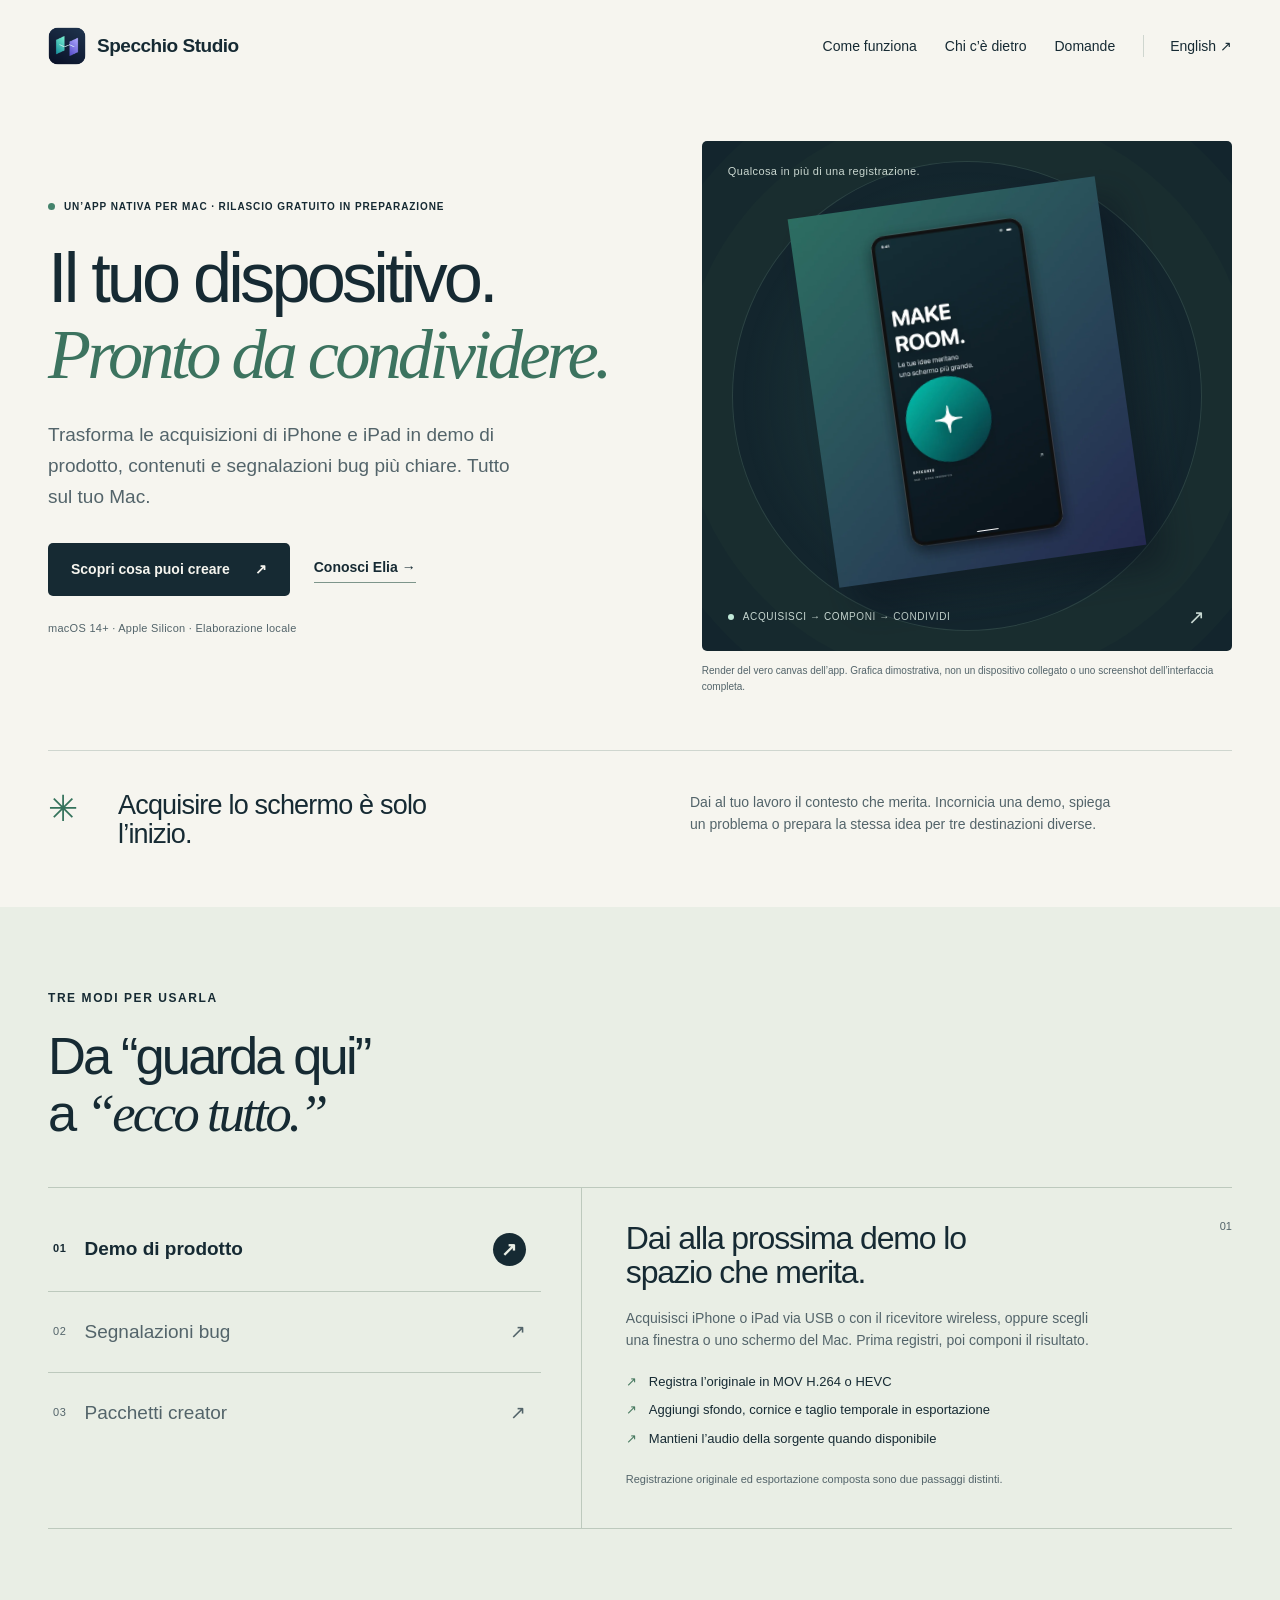
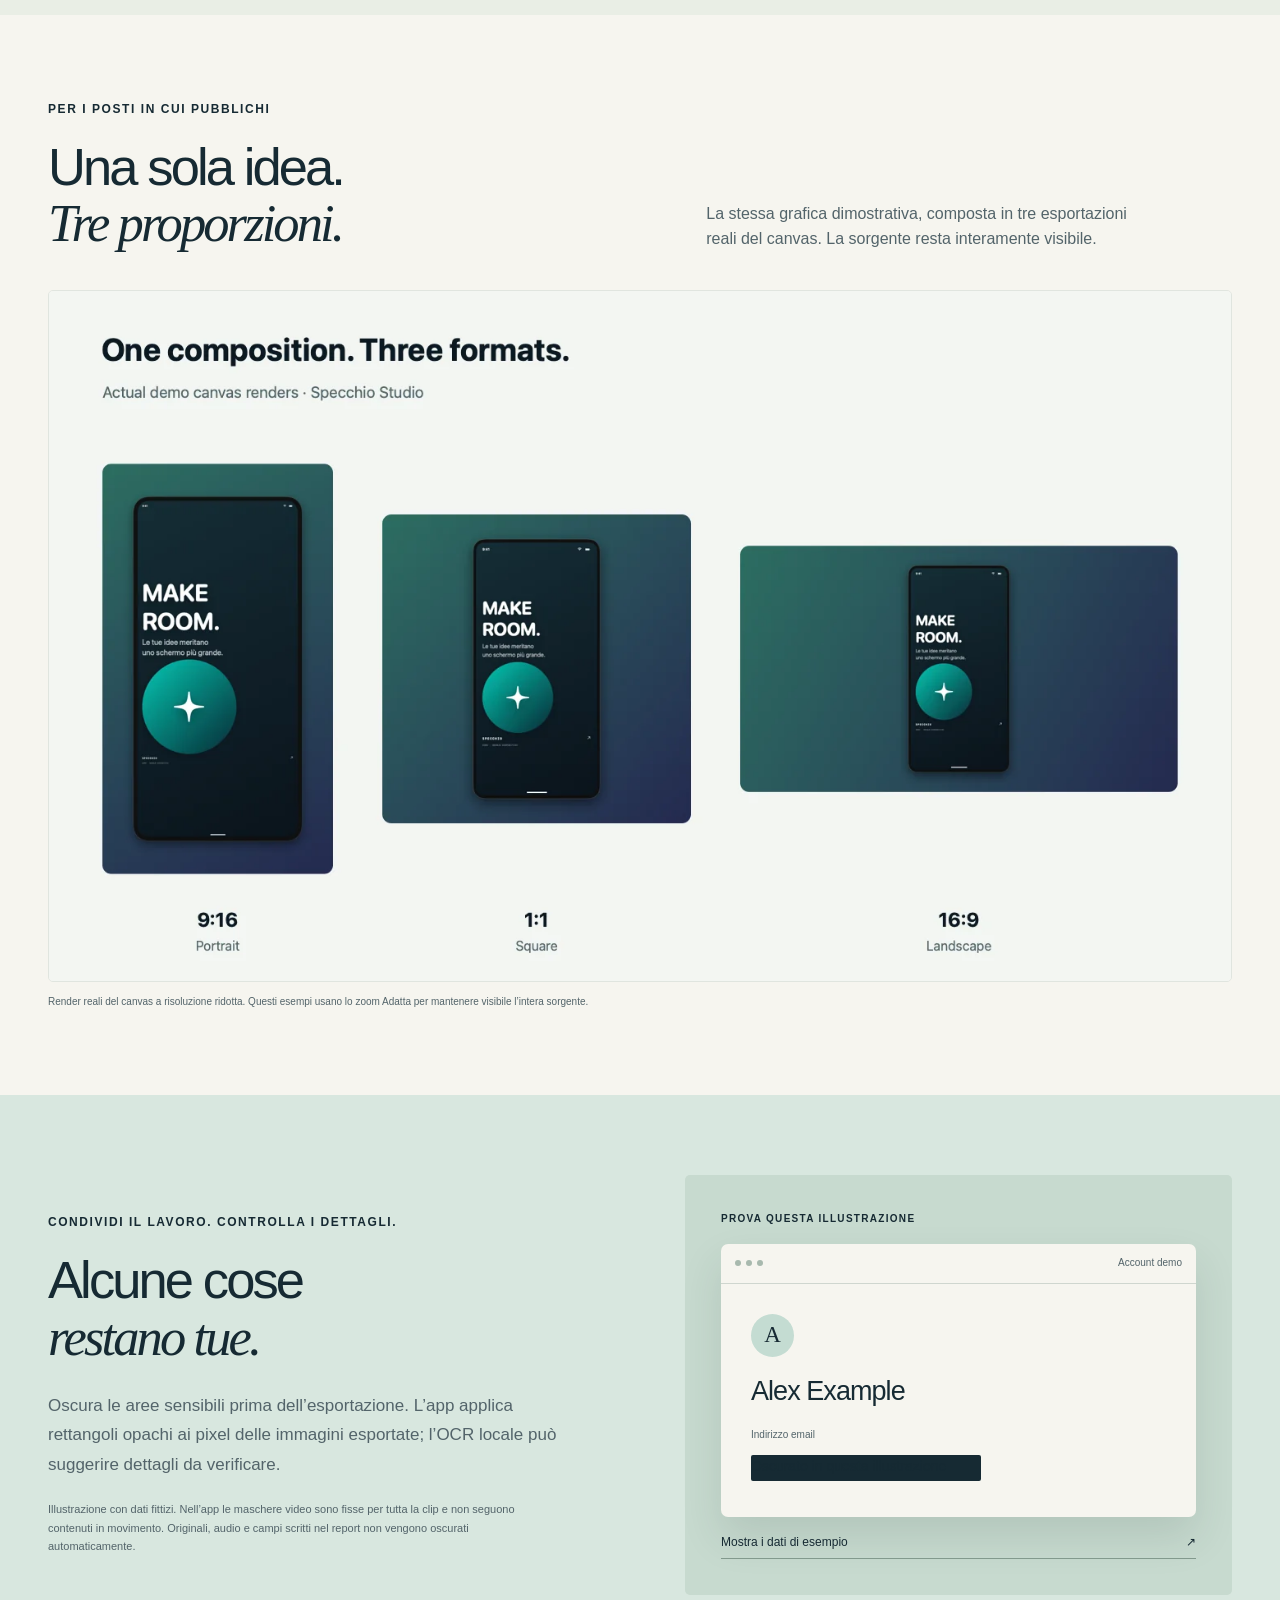
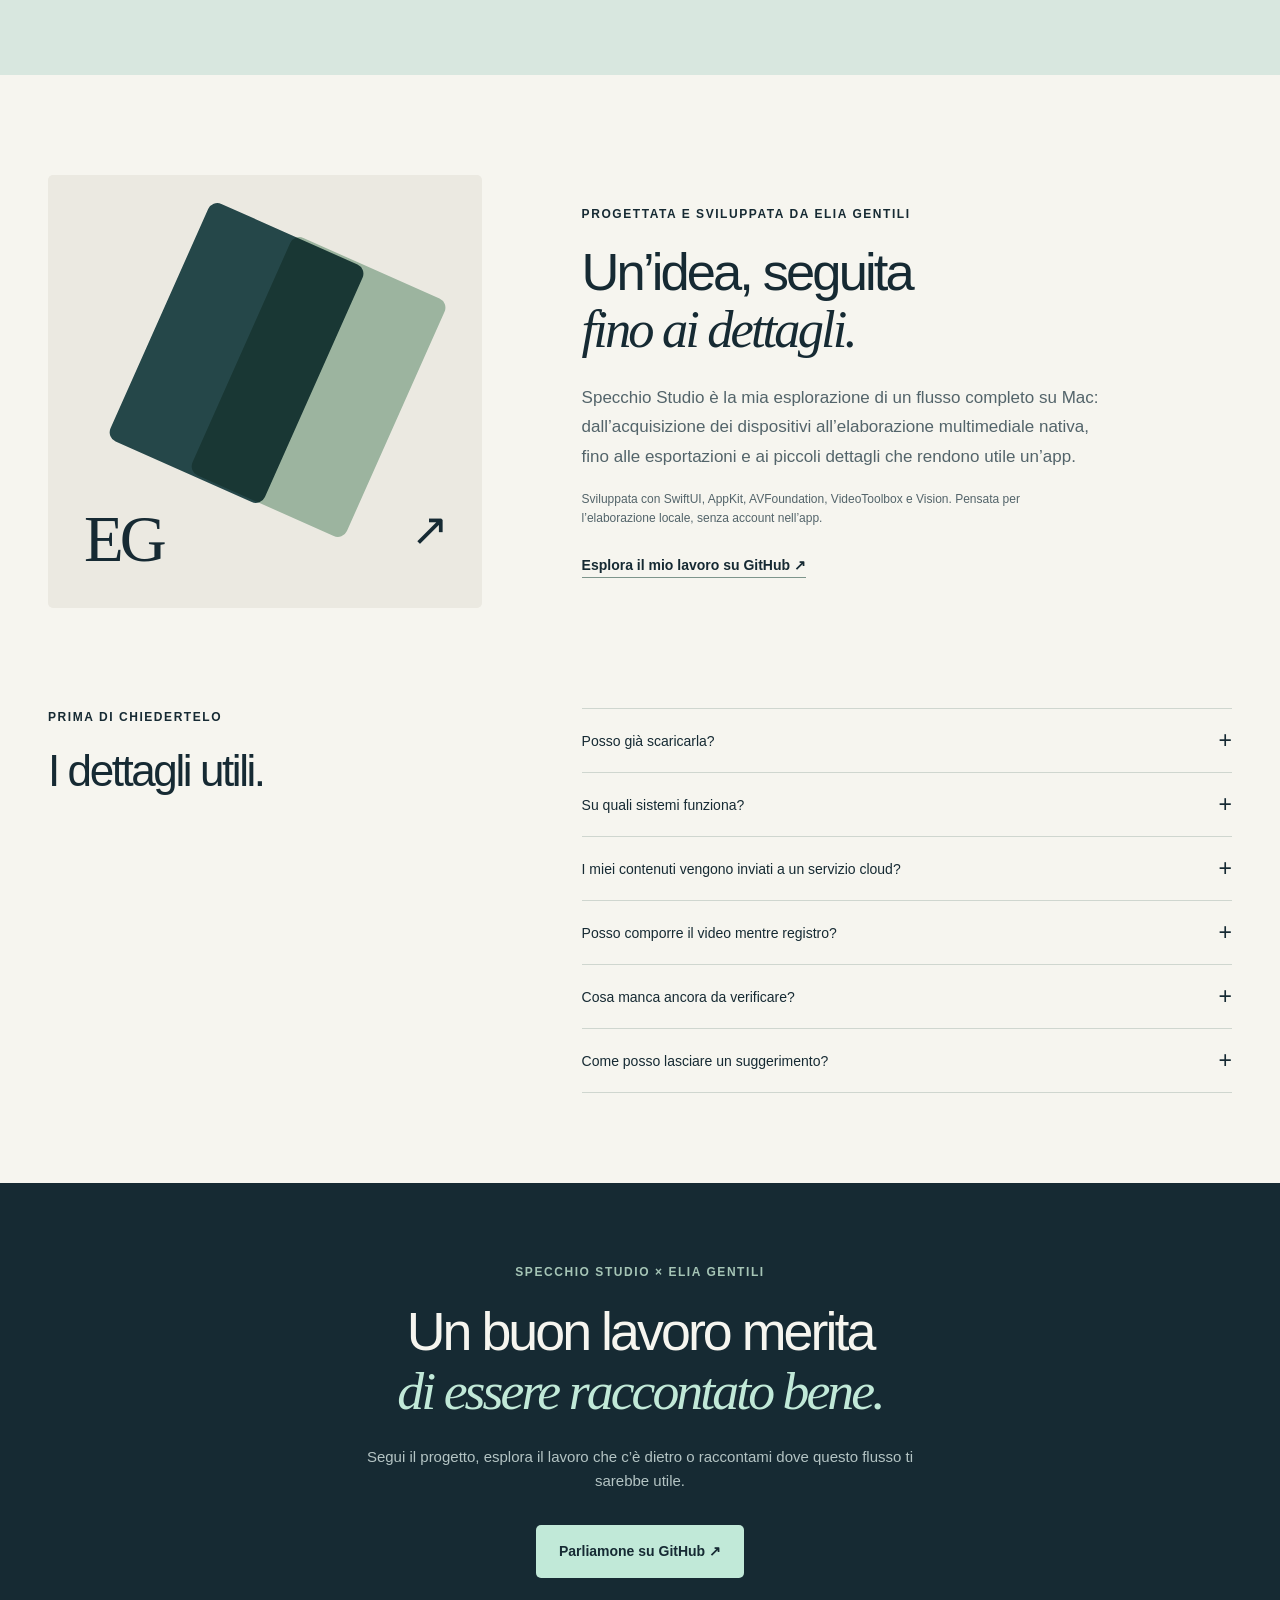
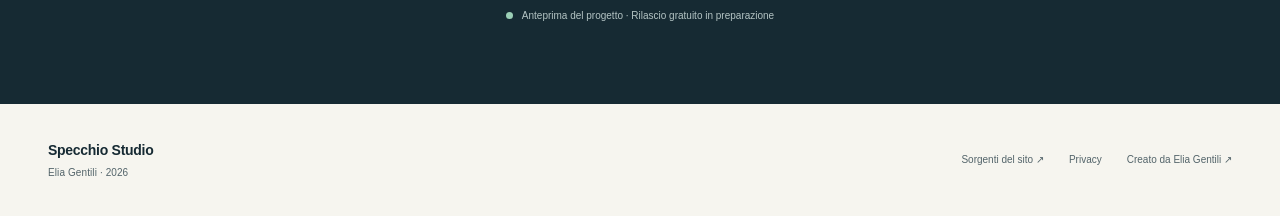
==== docs/it/index.html @ d6e0bd84 "Build bilingual product marketing and GitHub Pages preview" ====
<!doctype html>
<html lang="it" class="no-js"><head><meta charset="utf-8"><meta name="viewport" content="width=device-width, initial-scale=1">
<title>Specchio Studio — Il tuo dispositivo. Pronto da condividere.</title><meta name="description" content="Un’app Mac di Elia Gentili per demo di iPhone e iPad, segnalazioni bug annotate e pacchetti creator. Anteprima di un rilascio gratuito in preparazione.">
<meta name="theme-color" content="#f6f5ef"><meta name="color-scheme" content="light">
<link rel="canonical" href="https://eliagentili.github.io/specchio-studio-site/it/"><link rel="alternate" hreflang="en" href="https://eliagentili.github.io/specchio-studio-site/"><link rel="alternate" hreflang="it" href="https://eliagentili.github.io/specchio-studio-site/it/"><link rel="alternate" hreflang="x-default" href="https://eliagentili.github.io/specchio-studio-site/">
<meta property="og:type" content="website"><meta property="og:title" content="Specchio Studio — Il tuo dispositivo. Pronto da condividere."><meta property="og:description" content="Un’app Mac di Elia Gentili per demo di iPhone e iPad, segnalazioni bug annotate e pacchetti creator. Anteprima di un rilascio gratuito in preparazione."><meta property="og:url" content="https://eliagentili.github.io/specchio-studio-site/it/"><meta property="og:site_name" content="Specchio Studio"><meta property="og:locale" content="it_IT"><meta property="og:image" content="https://eliagentili.github.io/specchio-studio-site/assets/social-card-it.png"><meta property="og:image:width" content="1200"><meta property="og:image:height" content="630"><meta property="og:image:alt" content="Specchio Studio — Elia Gentili">
<meta name="twitter:image:alt" content="Specchio Studio — Elia Gentili"><meta name="twitter:card" content="summary_large_image"><meta name="twitter:title" content="Specchio Studio — Il tuo dispositivo. Pronto da condividere."><meta name="twitter:description" content="Un’app Mac di Elia Gentili per demo di iPhone e iPad, segnalazioni bug annotate e pacchetti creator. Anteprima di un rilascio gratuito in preparazione."><meta name="twitter:image" content="https://eliagentili.github.io/specchio-studio-site/assets/social-card-it.png">
<link rel="icon" href="../assets/favicon.svg" type="image/svg+xml"><link rel="apple-touch-icon" href="../assets/app-icon.png"><link rel="stylesheet" href="../styles.css"><script src="../site.js" defer></script><script type="application/ld+json">{"@context": "https://schema.org", "@type": "WebSite", "name": "Specchio Studio", "url": "https://eliagentili.github.io/specchio-studio-site/", "inLanguage": ["en", "it"], "description": "Un’app Mac di Elia Gentili per demo di iPhone e iPad, segnalazioni bug annotate e pacchetti creator. Anteprima di un rilascio gratuito in preparazione.", "author": {"@type": "Person", "name": "Elia Gentili", "url": "https://github.com/eliagentili"}}</script></head><body><a class="skip" href="#main">Vai al contenuto</a>
<header class="shell header"><a class="brand" href="./" aria-label="Specchio Studio"><img src="../assets/app-icon.png" width="38" height="38" alt=""><span>Specchio Studio</span></a><nav aria-label="Navigazione principale"><a href="#workflow">Come funziona</a><a href="#maker">Chi c’è dietro</a><a href="#questions">Domande</a><a class="language" href="../" lang="en" hreflang="en">English <span aria-hidden="true">↗</span></a></nav></header>
<main id="main">
<section class="shell hero"><div class="hero-copy"><p class="eyebrow status"><span></span>Un’app nativa per Mac · Rilascio gratuito in preparazione</p><h1>Il tuo dispositivo.<br><em>Pronto da condividere.</em></h1><p class="hero-intro">Trasforma le acquisizioni di iPhone e iPad in demo di prodotto, contenuti e segnalazioni bug più chiare. Tutto sul tuo Mac.</p><div class="actions"><a class="button" href="#workflow">Scopri cosa puoi creare <span aria-hidden="true">↗</span></a><a class="text-link" href="#maker">Conosci Elia <span aria-hidden="true">→</span></a></div><p class="requirements">macOS 14+ · Apple Silicon · Elaborazione locale</p></div><figure class="hero-figure"><div class="stage"><p class="stage-label">Qualcosa in più di una registrazione.</p><div class="stage-orbit" aria-hidden="true"></div><img class="hero-art" src="../assets/demo-preview.webp" width="1000" height="1200" alt="Composizione demo generata dall’app: grafica MAKE ROOM in una cornice generica su uno sfondo verde e blu." fetchpriority="high"><div class="stage-bottom"><span class="stage-dot"></span>Acquisisci → Componi → Condividi<span aria-hidden="true">↗</span></div></div><figcaption>Render del vero canvas dell’app. Grafica dimostrativa, non un dispositivo collegato o uno screenshot dell’interfaccia completa.</figcaption></figure></section>
<div class="shell bridge"><span class="asterisk" aria-hidden="true">✳</span><h2>Acquisire lo schermo è solo l’inizio.</h2><p>Dai al tuo lavoro il contesto che merita. Incornicia una demo, spiega un problema o prepara la stessa idea per tre destinazioni diverse.</p></div>
<section class="workflow-wrap" id="workflow"><div class="shell"><p class="eyebrow">Tre modi per usarla</p><h2 class="section-title">Da “guarda qui”<br>a <em>“ecco tutto.”</em></h2><div class="workflow"><div class="workflow-tabs" role="tablist" aria-label="Flussi di lavoro"><button id="tab-0" class="workflow-tab" role="tab" aria-selected="true" aria-controls="panel-0" tabindex="0" type="button"><span>01</span>Demo di prodotto<span class="tab-arrow" aria-hidden="true">↗</span></button><button id="tab-1" class="workflow-tab" role="tab" aria-selected="false" aria-controls="panel-1" tabindex="-1" type="button"><span>02</span>Segnalazioni bug<span class="tab-arrow" aria-hidden="true">↗</span></button><button id="tab-2" class="workflow-tab" role="tab" aria-selected="false" aria-controls="panel-2" tabindex="-1" type="button"><span>03</span>Pacchetti creator<span class="tab-arrow" aria-hidden="true">↗</span></button></div><div class="workflow-panels"><section id="panel-0" class="workflow-panel" role="tabpanel" aria-labelledby="tab-0" tabindex="0" ><span class="panel-number" aria-hidden="true">01</span><h3>Dai alla prossima demo lo spazio che merita.</h3><p>Acquisisci iPhone o iPad via USB o con il ricevitore wireless, oppure scegli una finestra o uno schermo del Mac. Prima registri, poi componi il risultato.</p><ul><li>Registra l’originale in MOV H.264 o HEVC</li><li>Aggiungi sfondo, cornice e taglio temporale in esportazione</li><li>Mantieni l’audio della sorgente quando disponibile</li></ul><p class="fine">Registrazione originale ed esportazione composta sono due passaggi distinti.</p></section><section id="panel-1" class="workflow-panel" role="tabpanel" aria-labelledby="tab-1" tabindex="0" hidden><span class="panel-number" aria-hidden="true">02</span><h3>Rendi il problema più facile da capire.</h3><p>Affianca passaggi, risultato atteso e comportamento osservato a uno screenshot annotato. Esporta una cartella con Markdown, JSON e immagini allegate.</p><ul><li>Annota ed estrai testo con OCR locale</li><li>Disegna maschere opache o verifica i suggerimenti OCR</li><li>Gli originali non oscurati sono esclusi per impostazione iniziale</li></ul><p class="fine">Controlla testo e allegati prima di condividerli. Il rilevamento può non individuare tutti i dati sensibili.</p></section><section id="panel-2" class="workflow-panel" role="tabpanel" aria-labelledby="tab-2" tabindex="0" hidden><span class="panel-number" aria-hidden="true">03</span><h3>Una composizione. Più posti in cui condividerla.</h3><p>Prepara insieme contenuti verticali, quadrati e orizzontali, con copertina e riepilogo dei file. Salva uno stile per dare continuità alle esportazioni successive.</p><ul><li>Pacchetti di immagini o video in 9:16, 1:1 e 16:9</li><li>Una copertina con titolo facoltativo</li><li>Sfondi, cornici e orientamento riutilizzabili</li></ul><p class="fine">Preset video: 1080 × 1920, 1080 × 1080 e 1920 × 1080.</p></section></div></div></div></section>
<section class="shell formats"><div class="split-heading"><div><p class="eyebrow">Per i posti in cui pubblichi</p><h2 class="section-title">Una sola idea.<br><em>Tre proporzioni.</em></h2></div><p>La stessa grafica dimostrativa, composta in tre esportazioni reali del canvas. La sorgente resta interamente visibile.</p></div><figure><img src="../assets/formats-proof.webp" width="1440" height="840" alt="Tre render reali del canvas della stessa demo nei formati verticale 9:16, quadrato 1:1 e orizzontale 16:9." loading="lazy"><figcaption>Render reali del canvas a risoluzione ridotta. Questi esempi usano lo zoom Adatta per mantenere visibile l’intera sorgente.</figcaption></figure></section>
<section class="privacy-wrap"><div class="shell privacy-grid"><div><p class="eyebrow">Condividi il lavoro. Controlla i dettagli.</p><h2 class="section-title">Alcune cose<br><em>restano tue.</em></h2><p class="section-body">Oscura le aree sensibili prima dell’esportazione. L’app applica rettangoli opachi ai pixel delle immagini esportate; l’OCR locale può suggerire dettagli da verificare.</p><p class="fine">Illustrazione con dati fittizi. Nell’app le maschere video sono fisse per tutta la clip e non seguono contenuti in movimento. Originali, audio e campi scritti nel report non vengono oscurati automaticamente.</p></div><div class="privacy-example"><p class="eyebrow">Prova questa illustrazione</p><div class="sample-card"><div class="sample-bar"><span></span><span></span><span></span><span class="sample-title">Account demo</span></div><div class="sample-content"><span class="avatar" aria-hidden="true">A</span><h3>Alex Example</h3><p>Indirizzo email</p><div class="sample-value" aria-live="polite"><span class="mask-placeholder">Oscurato in questa illustrazione</span><span class="example-email" hidden>demo@example.invalid</span></div></div></div><button class="mask-toggle" type="button" aria-pressed="false" data-show="Mostra i dati di esempio" data-hide="Nascondi i dati di esempio">Mostra i dati di esempio <span aria-hidden="true">↗</span></button></div></div></section>
<section class="shell maker" id="maker"><div class="maker-mark" aria-hidden="true"><div class="mirror-one"></div><div class="mirror-two"></div><span>EG<span>↗</span></span></div><div><p class="eyebrow">Progettata e sviluppata da Elia Gentili</p><h2 class="section-title">Un’idea, seguita<br><em>fino ai dettagli.</em></h2><p class="section-body">Specchio Studio è la mia esplorazione di un flusso completo su Mac: dall’acquisizione dei dispositivi all’elaborazione multimediale nativa, fino alle esportazioni e ai piccoli dettagli che rendono utile un’app.</p><p class="maker-stack">Sviluppata con SwiftUI, AppKit, AVFoundation, VideoToolbox e Vision. Pensata per l’elaborazione locale, senza account nell’app.</p><a class="text-link" href="https://github.com/eliagentili">Esplora il mio lavoro su GitHub ↗</a></div></section>
<section class="shell questions" id="questions"><div><p class="eyebrow">Prima di chiedertelo</p><h2 class="section-title">I dettagli utili.</h2></div><div class="faq-list"><details><summary>Posso già scaricarla?<span aria-hidden="true">+</span></summary><p>Questa è un’anteprima. È in preparazione un rilascio gratuito; il download pubblico dell’app non è ancora disponibile. Sono in corso la revisione del rilascio e altre prove su dispositivi fisici.</p></details><details><summary>Su quali sistemi funziona?<span aria-hidden="true">+</span></summary><p>Il target attuale è macOS 14 o successivo su Apple Silicon. L’app acquisisce sorgenti iPhone, iPad e Mac. Non ci sono versioni per Windows o Linux. L’interfaccia attuale dell’app è in italiano.</p></details><details><summary>I miei contenuti vengono inviati a un servizio cloud?<span aria-hidden="true">+</span></summary><p>Acquisizione, OCR e composizione avvengono localmente sul Mac, senza account nell’app. Questo sito non ha analytics, pubblicità, font remoti o contenuti incorporati di terzi. GitHub lo ospita e gestisce i normali dati delle richieste.</p></details><details><summary>Posso comporre il video mentre registro?<span aria-hidden="true">+</span></summary><p>L’app registra prima la sorgente. Poi apri lo strumento di composizione video per aggiungere cornici, sfondi, taglio e maschere privacy fisse. I video composti vengono esportati in H.264.</p></details><details><summary>Cosa manca ancora da verificare?<span aria-hidden="true">+</span></summary><p>Restano altre prove con dispositivi fisici, sessioni lunghe e primo avvio su un altro Mac. La build locale attuale non è notarizzata. Prima del rilascio dell’app vanno inoltre completate le verifiche su provenienza di codice e risorse, disponibilità del nome e diritti di distribuzione.</p></details><details><summary>Come posso lasciare un suggerimento?<span aria-hidden="true">+</span></summary><p>Usa il repository pubblico del sito per suggerimenti sul progetto e sulla sua presentazione. Non inserire dati personali o registrazioni private in una issue pubblica.</p></details></div></section>
<section class="closing"><div class="shell"><p class="eyebrow">Specchio Studio × Elia Gentili</p><h2 class="section-title">Un buon lavoro merita<br><em>di essere raccontato bene.</em></h2><p>Segui il progetto, esplora il lavoro che c’è dietro o raccontami dove questo flusso ti sarebbe utile.</p><a class="button light" href="https://github.com/eliagentili/specchio-studio-site/issues">Parliamone su GitHub ↗</a><p class="closing-status"><span></span>Anteprima del progetto · Rilascio gratuito in preparazione</p></div></section></main><footer class="shell footer"><a class="wordmark" href="./">Specchio Studio<span class="footer-by">Elia Gentili · 2026</span></a><div><a href="https://github.com/eliagentili/specchio-studio-site">Sorgenti del sito ↗</a><a href="privacy.html">Privacy</a><a href="https://github.com/eliagentili">Creato da Elia Gentili ↗</a></div></footer></body></html>
---- docs/styles.css ----
:root{--paper:#f6f5ef;--ink:#162a33;--muted:#53646a;--mint:#c1e9d8;--line:#cfd6cf;--serif:Georgia,'Times New Roman',serif;--sans:-apple-system,BlinkMacSystemFont,'Segoe UI',sans-serif}*{box-sizing:border-box}html{scroll-behavior:smooth;scroll-padding-top:32px}body{margin:0;background:var(--paper);color:var(--ink);font-family:var(--sans);font-size:16px;line-height:1.6;-webkit-font-smoothing:antialiased}a{color:inherit;text-underline-offset:5px}button{font:inherit;cursor:pointer}a,button,summary{-webkit-tap-highlight-color:transparent}a:focus-visible,button:focus-visible,summary:focus-visible,[tabindex]:focus-visible{outline:3px solid #417e69;outline-offset:6px}button[hidden],[hidden]{display:none!important}img{max-width:100%;height:auto;display:block}figure,p,h1,h2,h3{margin:0}em{font-family:var(--serif);font-weight:400}h1,h2,h3{line-height:1.08;font-weight:500;letter-spacing:-.055em}h1{font-size:clamp(54px,5.5vw,82px)}h1 em{color:#3c735f}h3{font-size:32px;letter-spacing:-.035em}.shell{width:min(1256px,calc(100% - 96px));margin-inline:auto}.header{display:flex;align-items:center;justify-content:space-between;gap:30px;padding-block:27px}.brand{display:flex;align-items:center;gap:11px;font-weight:650;letter-spacing:-.025em;text-decoration:none;font-size:19px}.brand img{border-radius:10px}.header nav{display:flex;gap:28px;align-items:center}.header nav a{font-size:14px;text-decoration:none}.header nav a:hover{text-decoration:underline}.language{border-left:1px solid var(--line);padding-left:26px}.skip{position:absolute;top:-100px;left:20px;z-index:20;background:var(--ink);color:white;padding:12px 20px}.skip:focus{top:12px}.hero{display:grid;grid-template-columns:1.12fr 1fr;gap:60px;padding-top:49px;padding-bottom:55px;align-items:center}.eyebrow{font-size:12px;text-transform:uppercase;letter-spacing:.13em;line-height:1.5;font-weight:600}.status{display:flex;gap:9px;align-items:center;font-size:10px;letter-spacing:.09em;margin-bottom:26px}.status span,.closing-status span{width:7px;height:7px;flex-shrink:0;background:#44836c;border-radius:100%}.hero-intro{font-size:19px;line-height:1.65;max-width:490px;color:var(--muted);margin-top:27px}.actions{display:flex;gap:24px;align-items:center;flex-wrap:wrap;margin-top:30px}.button{display:inline-flex;align-items:center;gap:25px;background:var(--ink);color:var(--paper);padding:16px 23px;border-radius:5px;text-decoration:none;font-size:14px;font-weight:600;line-height:1.5;transition:transform .2s,background .2s}.button:hover{background:#2c4b51;transform:translateY(-2px)}.text-link{font-size:14px;font-weight:600;text-decoration:none;border-bottom:1px solid #7d958b;padding-bottom:4px}.text-link:hover{border-color:var(--ink)}.requirements{margin-top:24px;font-size:11px;letter-spacing:.025em;color:var(--muted)}.stage{position:relative;isolation:isolate;overflow:hidden;background:#13252d;border-radius:5px;padding:22px 26px 18px;min-height:510px;display:flex;flex-direction:column}.stage-label{color:#c9d6cf;font-size:11px;letter-spacing:.035em;z-index:2}.hero-art{width:310px;height:372px;object-fit:contain;align-self:center;transform:rotate(-8deg);margin:15px 0 24px;z-index:2;filter:drop-shadow(18px 23px 16px #08111b70)}.stage-orbit{width:470px;height:470px;border:1px solid #44605880;border-radius:50%;position:absolute;left:50%;top:50%;transform:translate(-50%,-50%);z-index:-1;box-shadow:0 0 0 52px #29463b25,0 0 0 104px #29463b20;background:radial-gradient(circle,#34625870,transparent 68%)}.stage-bottom{display:flex;align-items:center;gap:9px;color:#c8d8d2;letter-spacing:.06em;text-transform:uppercase;font-size:10px;margin-top:auto}.stage-bottom>span:last-child{margin-left:auto;font-size:20px}.stage-dot{width:6px;height:6px;background:var(--mint);border-radius:50%}figcaption{font-size:10px;line-height:1.6;color:var(--muted);margin-top:12px;max-width:600px}.bridge{padding:40px 0 58px;border-top:1px solid var(--line);display:grid;grid-template-columns:40px 1fr 1fr;gap:30px;align-items:start}.asterisk{font-size:36px;line-height:1;color:#35735c}.bridge h2{font-size:27px;letter-spacing:-.03em;max-width:360px}.bridge p{font-size:14px;color:var(--muted);max-width:425px}.workflow-wrap{background:#e9eee5;padding-block:82px 86px}.section-title{font-size:clamp(38px,4.1vw,61px);margin-top:21px}.workflow{display:grid;grid-template-columns:.9fr 1.1fr;margin-top:45px;border-top:1px solid #bdc9bd;border-bottom:1px solid #bdc9bd}.workflow-tabs{padding:20px 40px 20px 0}.workflow-tab{border:0;border-bottom:1px solid #bdc9bd;background:transparent;width:100%;padding:25px 15px 25px 5px;text-align:left;display:flex;align-items:center;gap:18px;color:var(--muted);font-size:19px}.workflow-tab:last-child{border-bottom:0}.workflow-tab>span:first-child{font-size:11px;font-variant-numeric:tabular-nums;letter-spacing:.06em}.tab-arrow{margin-left:auto}.workflow-tab[aria-selected=true]{color:var(--ink);font-weight:600}.workflow-tab[aria-selected=true] .tab-arrow{background:var(--ink);color:#e9eee5;width:33px;height:33px;text-align:center;border-radius:50%;line-height:33px}.workflow-panels{border-left:1px solid #bdc9bd;padding:33px 0 32px 44px;min-height:340px;position:relative}.workflow-panel{max-width:580px}.workflow-panel h3{max-width:450px;padding-right:35px}.workflow-panel p{font-size:14px;margin-top:17px;color:var(--muted);max-width:480px}.workflow-panel ul{list-style:none;padding:0;margin:20px 0;font-size:13px}.workflow-panel li{position:relative;padding-left:23px;margin-bottom:8px}.workflow-panel li:before{content:'↗';position:absolute;left:0;color:#47785f}.fine{font-size:11px!important;line-height:1.7!important;color:var(--muted)}.panel-number{position:absolute;right:0;top:30px;font-size:11px;color:var(--muted)}.formats{padding-block:85px}.split-heading{display:grid;grid-template-columns:1.1fr 1fr;align-items:end;gap:80px}.split-heading>p{font-size:16px;color:var(--muted);max-width:430px}.formats figure{margin-top:38px}.formats figure img{width:100%;border:1px solid #e0e5df;border-radius:5px}.privacy-wrap{background:#d8e7df;padding-block:80px}.privacy-grid{display:grid;grid-template-columns:1fr 1fr;gap:90px;align-items:center}.section-body{font-size:17px;line-height:1.75;color:var(--muted);margin-top:25px;max-width:535px}.privacy-grid .fine{margin-top:20px;max-width:505px}.privacy-example{padding:36px;background:#c7dacf;border-radius:5px}.privacy-example>.eyebrow{font-size:10px;margin-bottom:18px}.sample-card{background:var(--paper);box-shadow:0 20px 40px #243d3420;border-radius:7px;overflow:hidden}.sample-bar{height:40px;border-bottom:1px solid var(--line);display:flex;align-items:center;gap:5px;padding:0 14px}.sample-bar>span:not(.sample-title){width:6px;height:6px;background:#a8b9ae;border-radius:100%}.sample-title{margin-left:auto;font-size:10px;color:var(--muted)}.sample-content{padding:30px}.avatar{display:grid;place-items:center;width:43px;height:43px;background:#c4dcd2;border-radius:50%;margin-bottom:20px;font-family:var(--serif);font-size:23px}.sample-content h3{font-size:27px}.sample-content p{font-size:10px;color:var(--muted);margin-top:21px}.sample-value{height:38px;margin-top:6px;font-size:14px;display:flex;align-items:center}.mask-placeholder{background:var(--ink);color:var(--ink);display:block;width:100%;max-width:230px;height:26px;border-radius:2px;overflow:hidden;user-select:none}.mask-toggle{background:transparent;border:0;border-bottom:1px solid #82998d;display:flex;align-items:center;justify-content:space-between;gap:12px;font-size:12px;padding:16px 0 6px;width:100%;color:var(--ink)}.maker{display:grid;grid-template-columns:.8fr 1.2fr;gap:100px;align-items:center;padding-block:100px}.maker-mark{background:#ebe9e1;position:relative;aspect-ratio:1;border-radius:5px;overflow:hidden;display:flex;align-items:end;padding:36px}.mirror-one,.mirror-two{position:absolute;width:39%;height:60%;transform:rotate(24deg);top:11%;left:24%;background:#254749;border-radius:10px}.mirror-two{left:43%;top:19%;background:#a9c5b4;mix-blend-mode:multiply}.maker-mark>span{font-family:var(--serif);font-size:65px;letter-spacing:-.06em;line-height:1;width:100%;display:flex;justify-content:space-between}.maker-mark>span>span{font-family:var(--sans);font-size:45px}.maker-stack{font-size:12px;color:var(--muted);margin:18px 0 24px;max-width:500px}.questions{display:grid;grid-template-columns:.8fr 1.2fr;gap:100px;padding-block:0 90px}.questions .section-title{font-size:44px}.faq-list details{border-top:1px solid var(--line)}.faq-list details:last-child{border-bottom:1px solid var(--line)}summary{list-style:none;cursor:pointer;display:flex;align-items:center;justify-content:space-between;gap:20px;padding:20px 0;font-size:14px;font-weight:500}summary::-webkit-details-marker{display:none}summary span{font-size:23px;font-weight:300;line-height:1}details[open] summary span{transform:rotate(45deg)}details p{font-size:13px;color:var(--muted);padding:0 28px 22px 0;max-width:550px}.closing{background:var(--ink);color:var(--paper);padding-block:80px;text-align:center}.closing .eyebrow{color:#a5c5b6}.closing .section-title{font-size:clamp(36px,4.2vw,61px)}.closing .section-title em{color:var(--mint)}.closing p:not(.eyebrow){font-size:15px;color:#b4c4c4;max-width:560px;margin:25px auto}.button.light{background:var(--mint);color:var(--ink);margin-top:7px}.button.light:hover{background:#d6f1e4}.closing p.closing-status{font-size:10px;display:flex;align-items:center;justify-content:center;gap:9px;margin-bottom:0;margin-top:30px}.closing-status span{background:#9bcfb6}.footer{display:flex;justify-content:space-between;align-items:center;gap:30px;padding-block:35px}.footer .wordmark{font-size:14px;text-decoration:none;font-weight:600;letter-spacing:-.02em}.footer-by{display:block;font-size:10px;font-weight:400;letter-spacing:.01em;color:var(--muted);margin-top:4px}.footer>div{display:flex;gap:25px;flex-wrap:wrap}.footer>div a{font-size:10px;text-decoration:none;color:var(--muted)}.footer>div a:hover{text-decoration:underline}.prose{max-width:800px;padding-block:80px 100px;min-height:70vh}.prose h1{font-size:clamp(45px,6vw,70px);margin-block:22px 40px}.prose p:not(.eyebrow){margin-bottom:25px;color:var(--muted)}.prose .button{margin-top:15px}@media(min-width:1500px){.hero{padding-top:70px;padding-bottom:75px}.stage{min-height:570px}.hero-art{width:345px;height:414px;margin-top:22px}}@media(max-width:1100px){.shell{width:calc(100% - 64px)}.hero{gap:35px;grid-template-columns:1.1fr 1fr}.stage{min-height:465px;padding-inline:20px}.hero-art{width:270px;height:324px}.hero-intro{font-size:17px}.actions{gap:18px}.button{padding:14px 18px;gap:13px}.privacy-grid{gap:50px}.privacy-example{padding:26px}.maker,.questions{gap:65px}.header nav{gap:18px}}@media(max-width:800px){.shell{width:calc(100% - 40px)}.header{padding-block:20px}.brand{font-size:16px}.brand img{width:32px;height:32px}.header nav{gap:18px}.header nav a:not(.language){display:none}.language{border-left:0;padding-left:0}.hero{grid-template-columns:1fr;padding-top:33px;gap:35px;padding-bottom:35px}.hero-copy{max-width:610px}.hero h1{font-size:clamp(50px,8.4vw,70px)}.hero-intro{font-size:18px;max-width:540px}.status{font-size:9px}.requirements{font-size:10px}.hero-figure{max-width:580px;width:100%;margin-inline:auto}.stage{min-height:460px}.hero-art{width:285px;height:342px;margin-block:9px 17px}.bridge{grid-template-columns:30px 1fr;gap:20px;padding-block:30px 40px}.bridge p{grid-column:2;max-width:560px}.bridge h2{max-width:none;font-size:25px}.asterisk{font-size:29px}.workflow-wrap{padding-block:55px}.section-title{font-size:clamp(37px,7vw,52px)}.workflow{grid-template-columns:1fr;margin-top:30px}.workflow-tabs{display:flex;padding:0;border-bottom:1px solid #bdc9bd;gap:15px}.workflow-tab{font-size:12px;gap:8px;padding:21px 0;border:0;align-items:center;justify-content:center}.workflow-tab .tab-arrow{display:none}.workflow-tab[aria-selected=true]{box-shadow:inset 0 -2px var(--ink)}.workflow-tab>span:first-child{font-size:9px}.workflow-panels{padding:30px 0;border:0;min-height:365px}.workflow-panel h3{font-size:29px}.workflow-panel p{max-width:600px}.workflow-panel ul{font-size:12px}.panel-number{top:30px}.split-heading{grid-template-columns:1fr;gap:23px}.split-heading>p{max-width:560px}.formats{padding-block:55px}.formats figure{margin-top:30px}.privacy-wrap{padding-block:55px}.privacy-grid{grid-template-columns:1fr;gap:30px}.privacy-example{max-width:500px;width:100%;padding:30px;margin-inline:auto}.section-body{font-size:16px}.maker{grid-template-columns:1fr;gap:35px;padding-block:55px}.maker-mark{max-width:360px;width:100%;aspect-ratio:1.2}.maker-mark>span{font-size:55px}.maker-stack{max-width:600px}.questions{grid-template-columns:1fr;gap:30px;padding-bottom:55px}.questions .section-title{font-size:38px}.closing{padding-block:55px}.footer{align-items:start;padding-block:28px;gap:25px}.footer>div{gap:12px;flex-direction:column}.prose{padding-block:45px 65px}}@media(prefers-reduced-motion:reduce){html{scroll-behavior:auto}*,*:before,*:after{transition:none!important;animation:none!important}}@media print{.header nav,.actions,.mask-toggle,.closing,.footer,.stage-orbit{display:none}.shell{width:100%}.hero,.privacy-grid,.maker,.questions{gap:25px}.workflow-panels [hidden]{display:block!important}.workflow-tabs{display:none}.workflow{display:block}.workflow-panel{break-inside:avoid;margin-bottom:30px}.stage{print-color-adjust:exact;-webkit-print-color-adjust:exact}body{font-size:12px}section{break-inside:avoid}}
.no-js .workflow-tabs,.no-js .mask-toggle{display:none}.no-js .workflow-panel[hidden]{display:block!important}.no-js .workflow-panel+.workflow-panel{margin-top:35px;padding-top:35px;border-top:1px solid var(--line)}.no-js .panel-number{display:none}
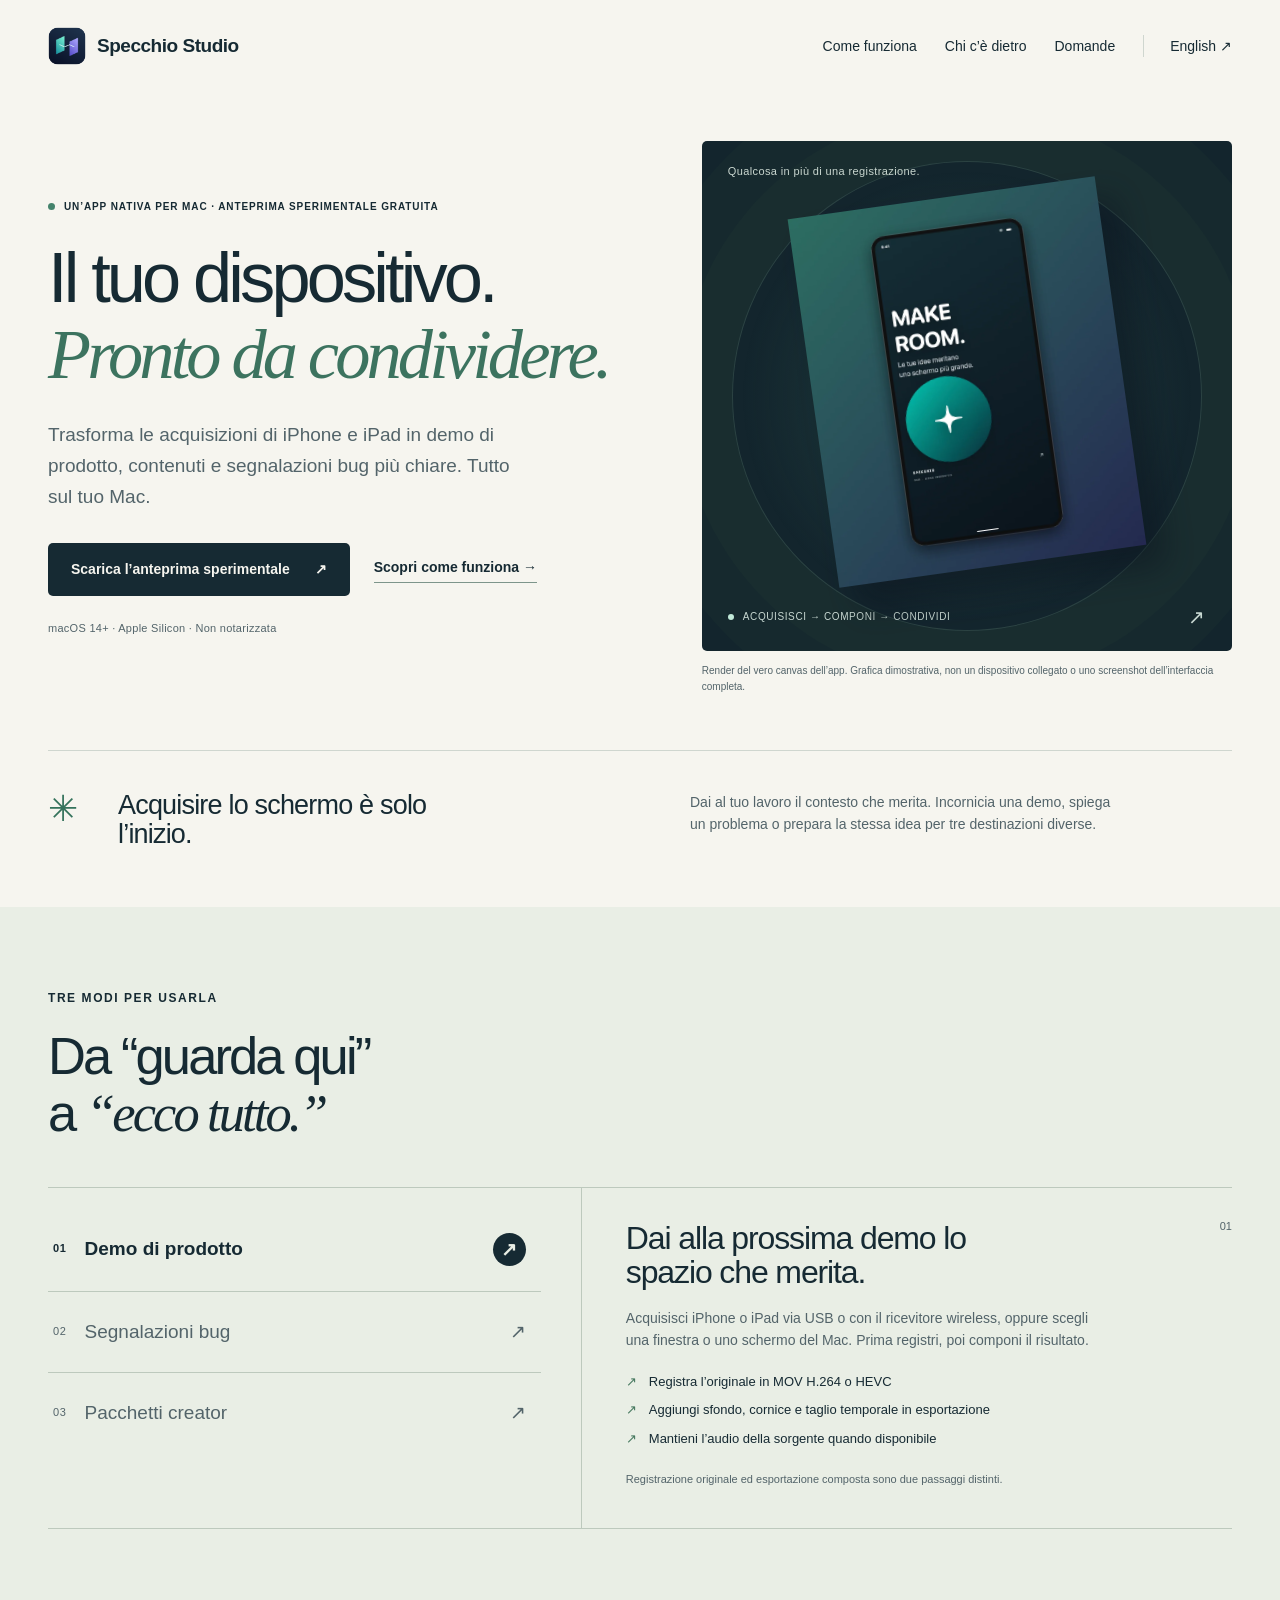
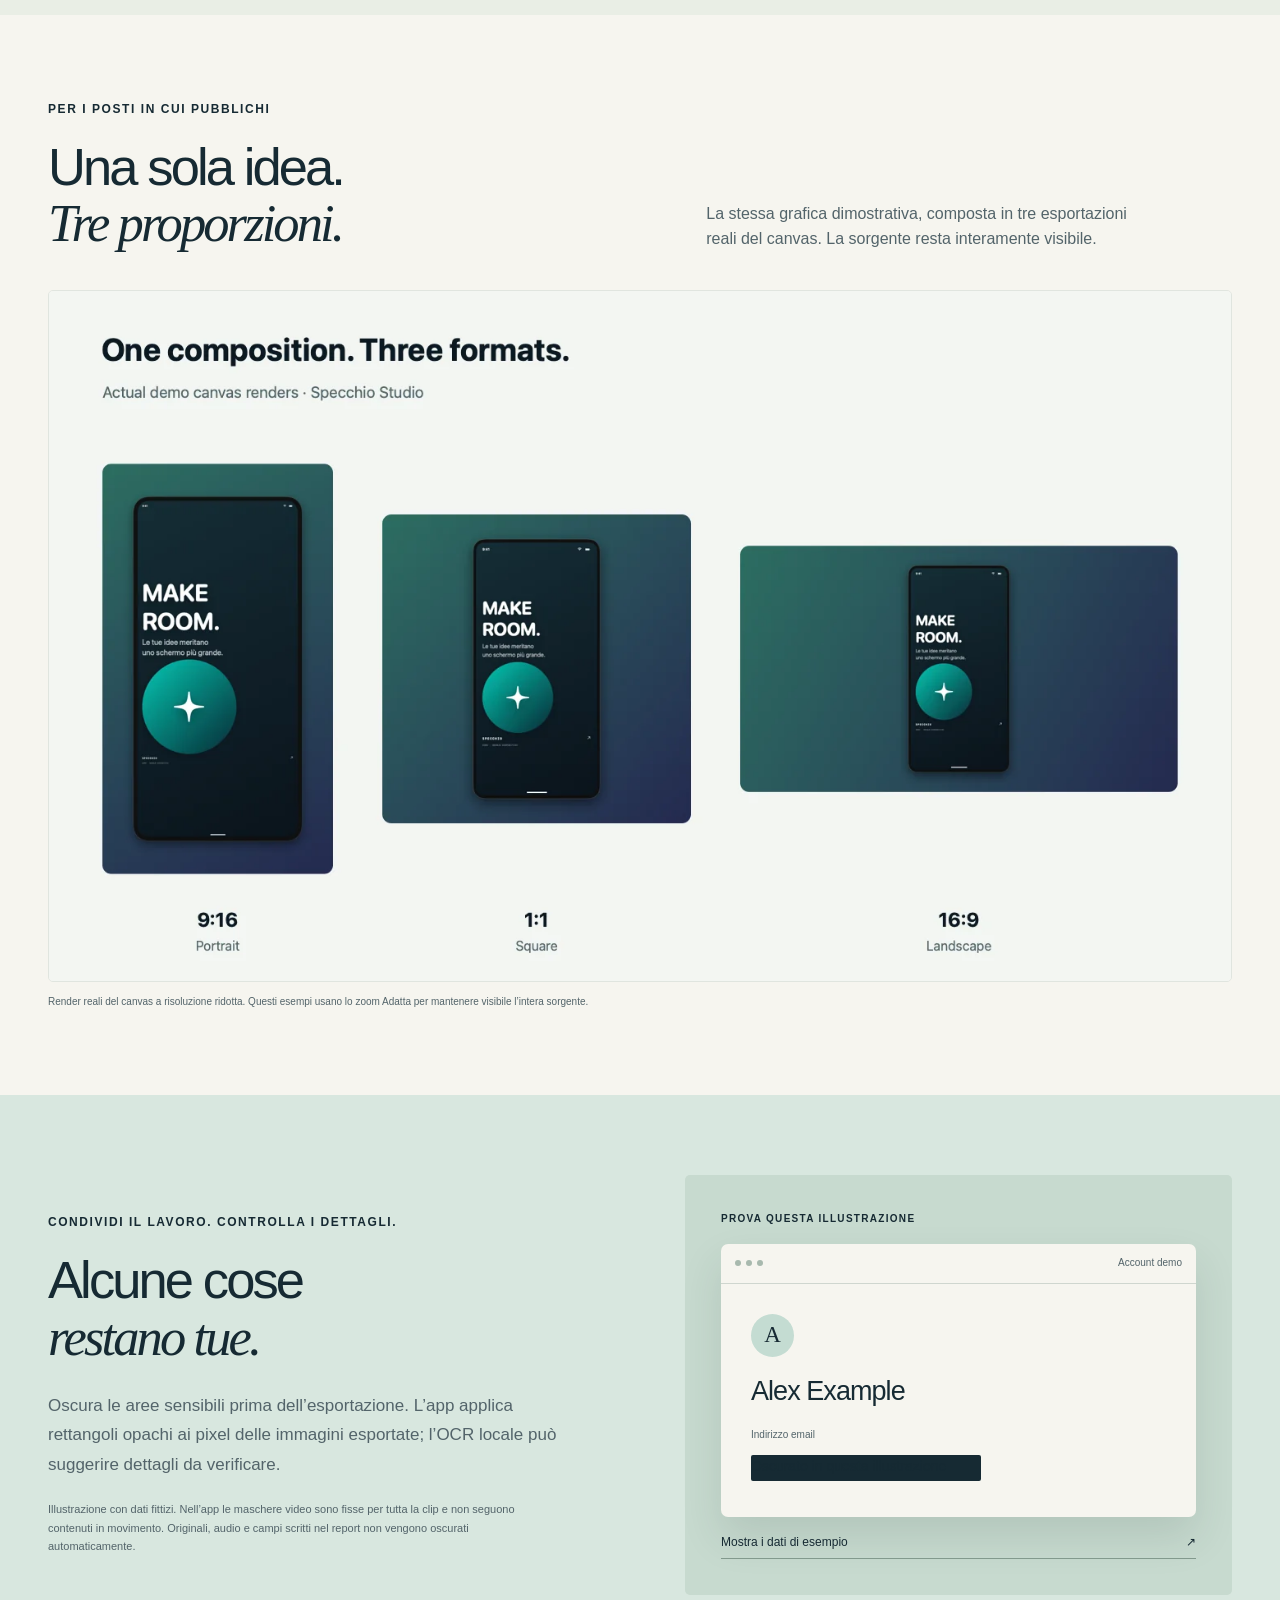
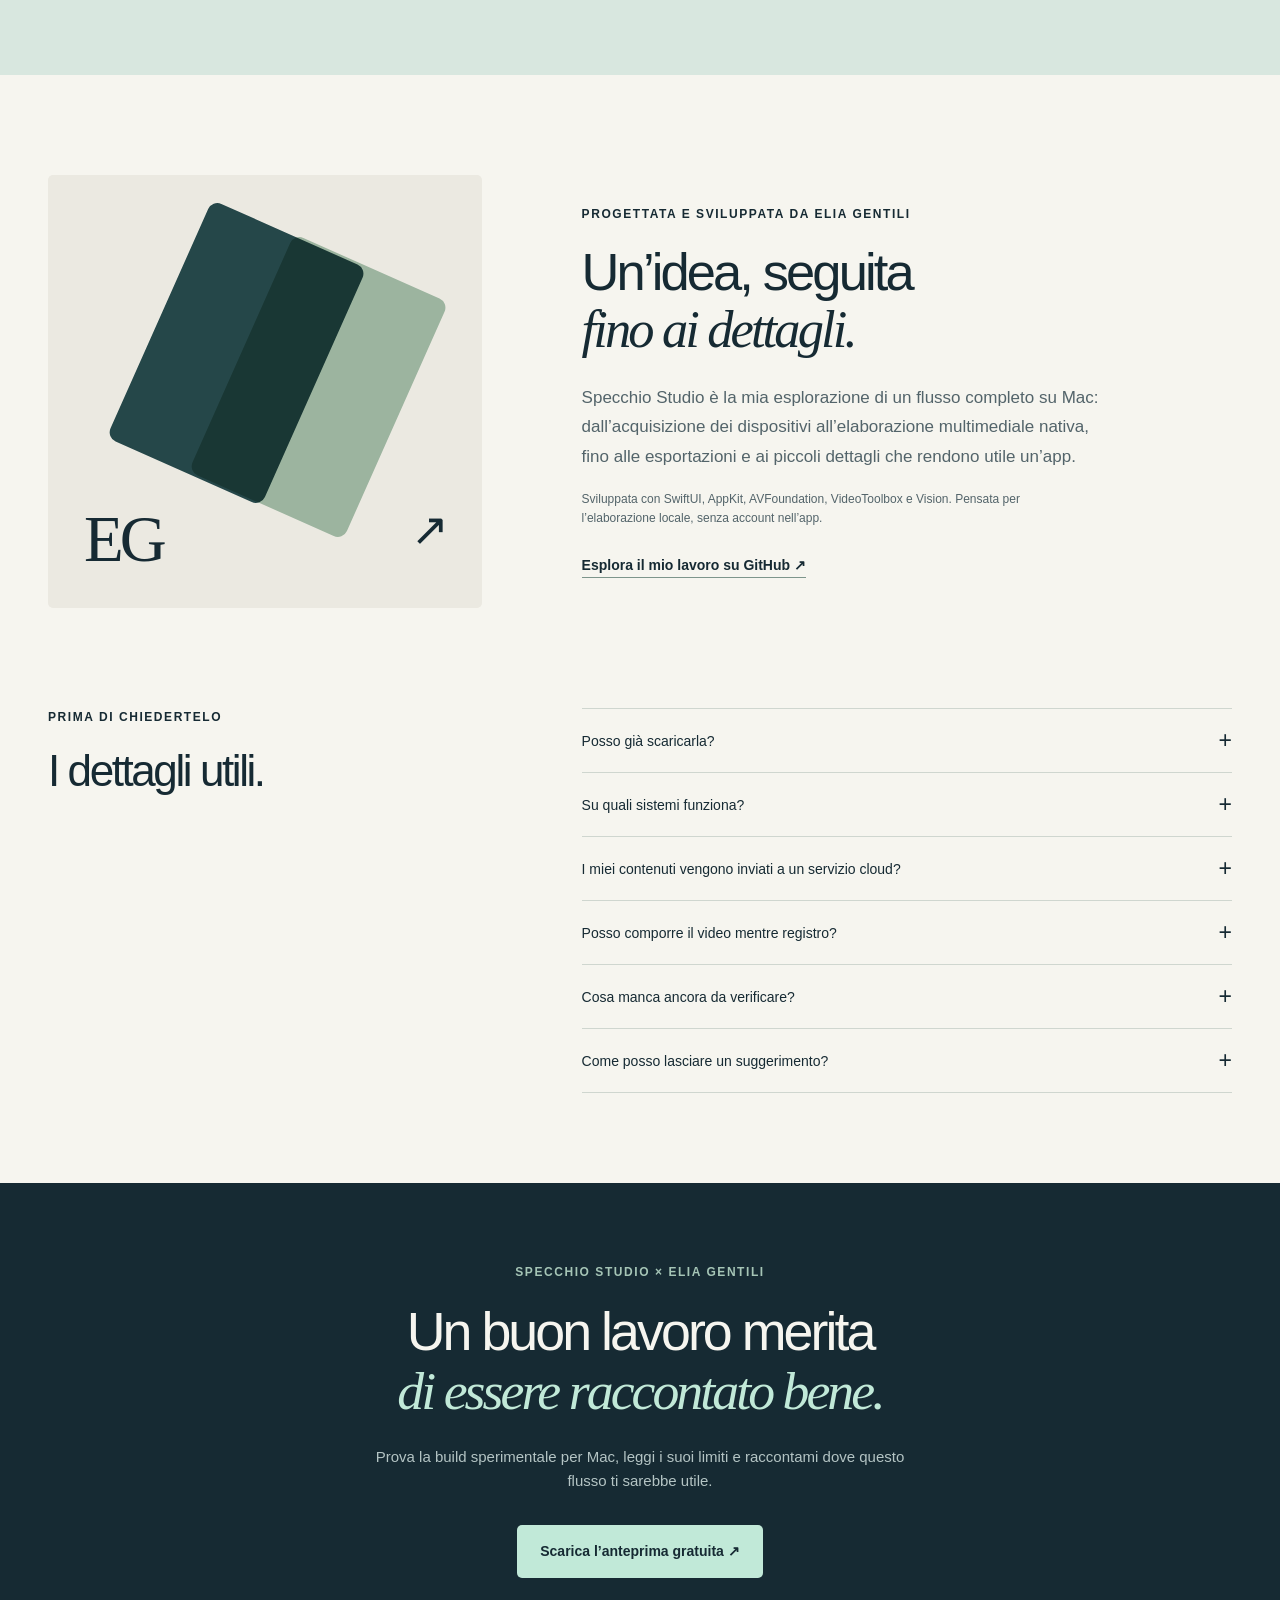
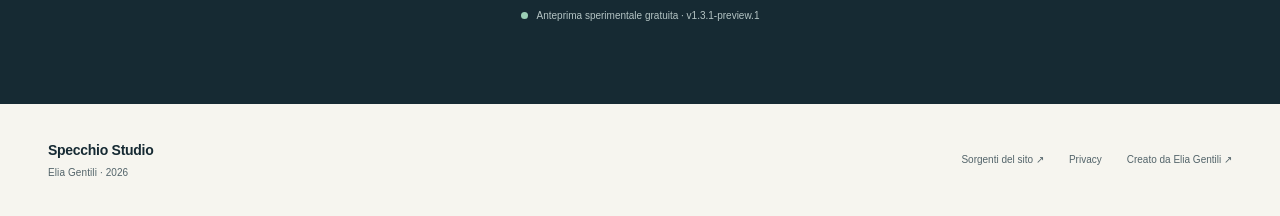
==== commit 716dbe68: "Announce the first experimental release with documented limits" ====
--- a/docs/it/index.html
+++ b/docs/it/index.html
@@ -1,18 +1,18 @@
 <!doctype html>
 <html lang="it" class="no-js"><head><meta charset="utf-8"><meta name="viewport" content="width=device-width, initial-scale=1">
-<title>Specchio Studio — Il tuo dispositivo. Pronto da condividere.</title><meta name="description" content="Un’app Mac di Elia Gentili per demo di iPhone e iPad, segnalazioni bug annotate e pacchetti creator. Anteprima di un rilascio gratuito in preparazione.">
+<title>Specchio Studio — Il tuo dispositivo. Pronto da condividere.</title><meta name="description" content="Un’app Mac di Elia Gentili per demo di iPhone e iPad, segnalazioni bug annotate e pacchetti creator. Anteprima sperimentale gratuita per Mac Apple Silicon.">
 <meta name="theme-color" content="#f6f5ef"><meta name="color-scheme" content="light">
 <link rel="canonical" href="https://eliagentili.github.io/specchio-studio-site/it/"><link rel="alternate" hreflang="en" href="https://eliagentili.github.io/specchio-studio-site/"><link rel="alternate" hreflang="it" href="https://eliagentili.github.io/specchio-studio-site/it/"><link rel="alternate" hreflang="x-default" href="https://eliagentili.github.io/specchio-studio-site/">
-<meta property="og:type" content="website"><meta property="og:title" content="Specchio Studio — Il tuo dispositivo. Pronto da condividere."><meta property="og:description" content="Un’app Mac di Elia Gentili per demo di iPhone e iPad, segnalazioni bug annotate e pacchetti creator. Anteprima di un rilascio gratuito in preparazione."><meta property="og:url" content="https://eliagentili.github.io/specchio-studio-site/it/"><meta property="og:site_name" content="Specchio Studio"><meta property="og:locale" content="it_IT"><meta property="og:image" content="https://eliagentili.github.io/specchio-studio-site/assets/social-card-it.png"><meta property="og:image:width" content="1200"><meta property="og:image:height" content="630"><meta property="og:image:alt" content="Specchio Studio — Elia Gentili">
-<meta name="twitter:image:alt" content="Specchio Studio — Elia Gentili"><meta name="twitter:card" content="summary_large_image"><meta name="twitter:title" content="Specchio Studio — Il tuo dispositivo. Pronto da condividere."><meta name="twitter:description" content="Un’app Mac di Elia Gentili per demo di iPhone e iPad, segnalazioni bug annotate e pacchetti creator. Anteprima di un rilascio gratuito in preparazione."><meta name="twitter:image" content="https://eliagentili.github.io/specchio-studio-site/assets/social-card-it.png">
-<link rel="icon" href="../assets/favicon.svg" type="image/svg+xml"><link rel="apple-touch-icon" href="../assets/app-icon.png"><link rel="stylesheet" href="../styles.css"><script src="../site.js" defer></script><script type="application/ld+json">{"@context": "https://schema.org", "@type": "WebSite", "name": "Specchio Studio", "url": "https://eliagentili.github.io/specchio-studio-site/", "inLanguage": ["en", "it"], "description": "Un’app Mac di Elia Gentili per demo di iPhone e iPad, segnalazioni bug annotate e pacchetti creator. Anteprima di un rilascio gratuito in preparazione.", "author": {"@type": "Person", "name": "Elia Gentili", "url": "https://github.com/eliagentili"}}</script></head><body><a class="skip" href="#main">Vai al contenuto</a>
+<meta property="og:type" content="website"><meta property="og:title" content="Specchio Studio — Il tuo dispositivo. Pronto da condividere."><meta property="og:description" content="Un’app Mac di Elia Gentili per demo di iPhone e iPad, segnalazioni bug annotate e pacchetti creator. Anteprima sperimentale gratuita per Mac Apple Silicon."><meta property="og:url" content="https://eliagentili.github.io/specchio-studio-site/it/"><meta property="og:site_name" content="Specchio Studio"><meta property="og:locale" content="it_IT"><meta property="og:image" content="https://eliagentili.github.io/specchio-studio-site/assets/social-card-it.png"><meta property="og:image:width" content="1200"><meta property="og:image:height" content="630"><meta property="og:image:alt" content="Specchio Studio — Elia Gentili">
+<meta name="twitter:image:alt" content="Specchio Studio — Elia Gentili"><meta name="twitter:card" content="summary_large_image"><meta name="twitter:title" content="Specchio Studio — Il tuo dispositivo. Pronto da condividere."><meta name="twitter:description" content="Un’app Mac di Elia Gentili per demo di iPhone e iPad, segnalazioni bug annotate e pacchetti creator. Anteprima sperimentale gratuita per Mac Apple Silicon."><meta name="twitter:image" content="https://eliagentili.github.io/specchio-studio-site/assets/social-card-it.png">
+<link rel="icon" href="../assets/favicon.svg" type="image/svg+xml"><link rel="apple-touch-icon" href="../assets/app-icon.png"><link rel="stylesheet" href="../styles.css"><script src="../site.js" defer></script><script type="application/ld+json">{"@context": "https://schema.org", "@type": "WebSite", "name": "Specchio Studio", "url": "https://eliagentili.github.io/specchio-studio-site/", "inLanguage": ["en", "it"], "description": "Un’app Mac di Elia Gentili per demo di iPhone e iPad, segnalazioni bug annotate e pacchetti creator. Anteprima sperimentale gratuita per Mac Apple Silicon.", "author": {"@type": "Person", "name": "Elia Gentili", "url": "https://github.com/eliagentili"}}</script></head><body><a class="skip" href="#main">Vai al contenuto</a>
 <header class="shell header"><a class="brand" href="./" aria-label="Specchio Studio"><img src="../assets/app-icon.png" width="38" height="38" alt=""><span>Specchio Studio</span></a><nav aria-label="Navigazione principale"><a href="#workflow">Come funziona</a><a href="#maker">Chi c’è dietro</a><a href="#questions">Domande</a><a class="language" href="../" lang="en" hreflang="en">English <span aria-hidden="true">↗</span></a></nav></header>
 <main id="main">
-<section class="shell hero"><div class="hero-copy"><p class="eyebrow status"><span></span>Un’app nativa per Mac · Rilascio gratuito in preparazione</p><h1>Il tuo dispositivo.<br><em>Pronto da condividere.</em></h1><p class="hero-intro">Trasforma le acquisizioni di iPhone e iPad in demo di prodotto, contenuti e segnalazioni bug più chiare. Tutto sul tuo Mac.</p><div class="actions"><a class="button" href="#workflow">Scopri cosa puoi creare <span aria-hidden="true">↗</span></a><a class="text-link" href="#maker">Conosci Elia <span aria-hidden="true">→</span></a></div><p class="requirements">macOS 14+ · Apple Silicon · Elaborazione locale</p></div><figure class="hero-figure"><div class="stage"><p class="stage-label">Qualcosa in più di una registrazione.</p><div class="stage-orbit" aria-hidden="true"></div><img class="hero-art" src="../assets/demo-preview.webp" width="1000" height="1200" alt="Composizione demo generata dall’app: grafica MAKE ROOM in una cornice generica su uno sfondo verde e blu." fetchpriority="high"><div class="stage-bottom"><span class="stage-dot"></span>Acquisisci → Componi → Condividi<span aria-hidden="true">↗</span></div></div><figcaption>Render del vero canvas dell’app. Grafica dimostrativa, non un dispositivo collegato o uno screenshot dell’interfaccia completa.</figcaption></figure></section>
+<section class="shell hero"><div class="hero-copy"><p class="eyebrow status"><span></span>Un’app nativa per Mac · Anteprima sperimentale gratuita</p><h1>Il tuo dispositivo.<br><em>Pronto da condividere.</em></h1><p class="hero-intro">Trasforma le acquisizioni di iPhone e iPad in demo di prodotto, contenuti e segnalazioni bug più chiare. Tutto sul tuo Mac.</p><div class="actions"><a class="button" href="https://github.com/eliagentili/specchio-studio/releases/tag/v1.3.1-preview.1">Scarica l’anteprima sperimentale <span aria-hidden="true">↗</span></a><a class="text-link" href="#workflow">Scopri come funziona <span aria-hidden="true">→</span></a></div><p class="requirements">macOS 14+ · Apple Silicon · Non notarizzata</p></div><figure class="hero-figure"><div class="stage"><p class="stage-label">Qualcosa in più di una registrazione.</p><div class="stage-orbit" aria-hidden="true"></div><img class="hero-art" src="../assets/demo-preview.webp" width="1000" height="1200" alt="Composizione demo generata dall’app: grafica MAKE ROOM in una cornice generica su uno sfondo verde e blu." fetchpriority="high"><div class="stage-bottom"><span class="stage-dot"></span>Acquisisci → Componi → Condividi<span aria-hidden="true">↗</span></div></div><figcaption>Render del vero canvas dell’app. Grafica dimostrativa, non un dispositivo collegato o uno screenshot dell’interfaccia completa.</figcaption></figure></section>
 <div class="shell bridge"><span class="asterisk" aria-hidden="true">✳</span><h2>Acquisire lo schermo è solo l’inizio.</h2><p>Dai al tuo lavoro il contesto che merita. Incornicia una demo, spiega un problema o prepara la stessa idea per tre destinazioni diverse.</p></div>
 <section class="workflow-wrap" id="workflow"><div class="shell"><p class="eyebrow">Tre modi per usarla</p><h2 class="section-title">Da “guarda qui”<br>a <em>“ecco tutto.”</em></h2><div class="workflow"><div class="workflow-tabs" role="tablist" aria-label="Flussi di lavoro"><button id="tab-0" class="workflow-tab" role="tab" aria-selected="true" aria-controls="panel-0" tabindex="0" type="button"><span>01</span>Demo di prodotto<span class="tab-arrow" aria-hidden="true">↗</span></button><button id="tab-1" class="workflow-tab" role="tab" aria-selected="false" aria-controls="panel-1" tabindex="-1" type="button"><span>02</span>Segnalazioni bug<span class="tab-arrow" aria-hidden="true">↗</span></button><button id="tab-2" class="workflow-tab" role="tab" aria-selected="false" aria-controls="panel-2" tabindex="-1" type="button"><span>03</span>Pacchetti creator<span class="tab-arrow" aria-hidden="true">↗</span></button></div><div class="workflow-panels"><section id="panel-0" class="workflow-panel" role="tabpanel" aria-labelledby="tab-0" tabindex="0" ><span class="panel-number" aria-hidden="true">01</span><h3>Dai alla prossima demo lo spazio che merita.</h3><p>Acquisisci iPhone o iPad via USB o con il ricevitore wireless, oppure scegli una finestra o uno schermo del Mac. Prima registri, poi componi il risultato.</p><ul><li>Registra l’originale in MOV H.264 o HEVC</li><li>Aggiungi sfondo, cornice e taglio temporale in esportazione</li><li>Mantieni l’audio della sorgente quando disponibile</li></ul><p class="fine">Registrazione originale ed esportazione composta sono due passaggi distinti.</p></section><section id="panel-1" class="workflow-panel" role="tabpanel" aria-labelledby="tab-1" tabindex="0" hidden><span class="panel-number" aria-hidden="true">02</span><h3>Rendi il problema più facile da capire.</h3><p>Affianca passaggi, risultato atteso e comportamento osservato a uno screenshot annotato. Esporta una cartella con Markdown, JSON e immagini allegate.</p><ul><li>Annota ed estrai testo con OCR locale</li><li>Disegna maschere opache o verifica i suggerimenti OCR</li><li>Gli originali non oscurati sono esclusi per impostazione iniziale</li></ul><p class="fine">Controlla testo e allegati prima di condividerli. Il rilevamento può non individuare tutti i dati sensibili.</p></section><section id="panel-2" class="workflow-panel" role="tabpanel" aria-labelledby="tab-2" tabindex="0" hidden><span class="panel-number" aria-hidden="true">03</span><h3>Una composizione. Più posti in cui condividerla.</h3><p>Prepara insieme contenuti verticali, quadrati e orizzontali, con copertina e riepilogo dei file. Salva uno stile per dare continuità alle esportazioni successive.</p><ul><li>Pacchetti di immagini o video in 9:16, 1:1 e 16:9</li><li>Una copertina con titolo facoltativo</li><li>Sfondi, cornici e orientamento riutilizzabili</li></ul><p class="fine">Preset video: 1080 × 1920, 1080 × 1080 e 1920 × 1080.</p></section></div></div></div></section>
 <section class="shell formats"><div class="split-heading"><div><p class="eyebrow">Per i posti in cui pubblichi</p><h2 class="section-title">Una sola idea.<br><em>Tre proporzioni.</em></h2></div><p>La stessa grafica dimostrativa, composta in tre esportazioni reali del canvas. La sorgente resta interamente visibile.</p></div><figure><img src="../assets/formats-proof.webp" width="1440" height="840" alt="Tre render reali del canvas della stessa demo nei formati verticale 9:16, quadrato 1:1 e orizzontale 16:9." loading="lazy"><figcaption>Render reali del canvas a risoluzione ridotta. Questi esempi usano lo zoom Adatta per mantenere visibile l’intera sorgente.</figcaption></figure></section>
 <section class="privacy-wrap"><div class="shell privacy-grid"><div><p class="eyebrow">Condividi il lavoro. Controlla i dettagli.</p><h2 class="section-title">Alcune cose<br><em>restano tue.</em></h2><p class="section-body">Oscura le aree sensibili prima dell’esportazione. L’app applica rettangoli opachi ai pixel delle immagini esportate; l’OCR locale può suggerire dettagli da verificare.</p><p class="fine">Illustrazione con dati fittizi. Nell’app le maschere video sono fisse per tutta la clip e non seguono contenuti in movimento. Originali, audio e campi scritti nel report non vengono oscurati automaticamente.</p></div><div class="privacy-example"><p class="eyebrow">Prova questa illustrazione</p><div class="sample-card"><div class="sample-bar"><span></span><span></span><span></span><span class="sample-title">Account demo</span></div><div class="sample-content"><span class="avatar" aria-hidden="true">A</span><h3>Alex Example</h3><p>Indirizzo email</p><div class="sample-value" aria-live="polite"><span class="mask-placeholder">Oscurato in questa illustrazione</span><span class="example-email" hidden>demo@example.invalid</span></div></div></div><button class="mask-toggle" type="button" aria-pressed="false" data-show="Mostra i dati di esempio" data-hide="Nascondi i dati di esempio">Mostra i dati di esempio <span aria-hidden="true">↗</span></button></div></div></section>
 <section class="shell maker" id="maker"><div class="maker-mark" aria-hidden="true"><div class="mirror-one"></div><div class="mirror-two"></div><span>EG<span>↗</span></span></div><div><p class="eyebrow">Progettata e sviluppata da Elia Gentili</p><h2 class="section-title">Un’idea, seguita<br><em>fino ai dettagli.</em></h2><p class="section-body">Specchio Studio è la mia esplorazione di un flusso completo su Mac: dall’acquisizione dei dispositivi all’elaborazione multimediale nativa, fino alle esportazioni e ai piccoli dettagli che rendono utile un’app.</p><p class="maker-stack">Sviluppata con SwiftUI, AppKit, AVFoundation, VideoToolbox e Vision. Pensata per l’elaborazione locale, senza account nell’app.</p><a class="text-link" href="https://github.com/eliagentili">Esplora il mio lavoro su GitHub ↗</a></div></section>
-<section class="shell questions" id="questions"><div><p class="eyebrow">Prima di chiedertelo</p><h2 class="section-title">I dettagli utili.</h2></div><div class="faq-list"><details><summary>Posso già scaricarla?<span aria-hidden="true">+</span></summary><p>Questa è un’anteprima. È in preparazione un rilascio gratuito; il download pubblico dell’app non è ancora disponibile. Sono in corso la revisione del rilascio e altre prove su dispositivi fisici.</p></details><details><summary>Su quali sistemi funziona?<span aria-hidden="true">+</span></summary><p>Il target attuale è macOS 14 o successivo su Apple Silicon. L’app acquisisce sorgenti iPhone, iPad e Mac. Non ci sono versioni per Windows o Linux. L’interfaccia attuale dell’app è in italiano.</p></details><details><summary>I miei contenuti vengono inviati a un servizio cloud?<span aria-hidden="true">+</span></summary><p>Acquisizione, OCR e composizione avvengono localmente sul Mac, senza account nell’app. Questo sito non ha analytics, pubblicità, font remoti o contenuti incorporati di terzi. GitHub lo ospita e gestisce i normali dati delle richieste.</p></details><details><summary>Posso comporre il video mentre registro?<span aria-hidden="true">+</span></summary><p>L’app registra prima la sorgente. Poi apri lo strumento di composizione video per aggiungere cornici, sfondi, taglio e maschere privacy fisse. I video composti vengono esportati in H.264.</p></details><details><summary>Cosa manca ancora da verificare?<span aria-hidden="true">+</span></summary><p>Restano altre prove con dispositivi fisici, sessioni lunghe e primo avvio su un altro Mac. La build locale attuale non è notarizzata. Prima del rilascio dell’app vanno inoltre completate le verifiche su provenienza di codice e risorse, disponibilità del nome e diritti di distribuzione.</p></details><details><summary>Come posso lasciare un suggerimento?<span aria-hidden="true">+</span></summary><p>Usa il repository pubblico del sito per suggerimenti sul progetto e sulla sua presentazione. Non inserire dati personali o registrazioni private in una issue pubblica.</p></details></div></section>
-<section class="closing"><div class="shell"><p class="eyebrow">Specchio Studio × Elia Gentili</p><h2 class="section-title">Un buon lavoro merita<br><em>di essere raccontato bene.</em></h2><p>Segui il progetto, esplora il lavoro che c’è dietro o raccontami dove questo flusso ti sarebbe utile.</p><a class="button light" href="https://github.com/eliagentili/specchio-studio-site/issues">Parliamone su GitHub ↗</a><p class="closing-status"><span></span>Anteprima del progetto · Rilascio gratuito in preparazione</p></div></section></main><footer class="shell footer"><a class="wordmark" href="./">Specchio Studio<span class="footer-by">Elia Gentili · 2026</span></a><div><a href="https://github.com/eliagentili/specchio-studio-site">Sorgenti del sito ↗</a><a href="privacy.html">Privacy</a><a href="https://github.com/eliagentili">Creato da Elia Gentili ↗</a></div></footer></body></html>+<section class="shell questions" id="questions"><div><p class="eyebrow">Prima di chiedertelo</p><h2 class="section-title">I dettagli utili.</h2></div><div class="faq-list"><details><summary>Posso già scaricarla?<span aria-hidden="true">+</span></summary><p>Sì. L’anteprima sperimentale gratuita v1.3.1-preview.1 include ZIP dell’app, sorgenti corrispondenti e checksum. Ha firma ad hoc e non è notarizzata; la verifica Gatekeeper rifiuta questa build. Prima di scaricarla, leggi requisiti, limiti e punti aperti sui diritti nella <a href="https://github.com/eliagentili/specchio-studio/releases/tag/v1.3.1-preview.1">pagina della release</a>.</p></details><details><summary>Su quali sistemi funziona?<span aria-hidden="true">+</span></summary><p>Il target attuale è macOS 14 o successivo su Apple Silicon. L’app acquisisce sorgenti iPhone, iPad e Mac. Non ci sono versioni per Windows o Linux. L’interfaccia attuale dell’app è in italiano.</p></details><details><summary>I miei contenuti vengono inviati a un servizio cloud?<span aria-hidden="true">+</span></summary><p>Acquisizione, OCR e composizione avvengono localmente sul Mac, senza account nell’app. Questo sito non ha analytics, pubblicità, font remoti o contenuti incorporati di terzi. GitHub lo ospita e gestisce i normali dati delle richieste.</p></details><details><summary>Posso comporre il video mentre registro?<span aria-hidden="true">+</span></summary><p>L’app registra prima la sorgente. Poi apri lo strumento di composizione video per aggiungere cornici, sfondi, taglio e maschere privacy fisse. I video composti vengono esportati in H.264.</p></details><details><summary>Cosa manca ancora da verificare?<span aria-hidden="true">+</span></summary><p>Restano altre prove con dispositivi fisici, sessioni lunghe e primo avvio su un altro Mac. La build locale attuale non è notarizzata. Prima di un rilascio stabile vanno inoltre completate le verifiche su provenienza di codice e risorse, disponibilità del nome e diritti di distribuzione.</p></details><details><summary>Come posso lasciare un suggerimento?<span aria-hidden="true">+</span></summary><p>Usa il repository pubblico del sito per suggerimenti sul progetto e sulla sua presentazione. Non inserire dati personali o registrazioni private in una issue pubblica.</p></details></div></section>
+<section class="closing"><div class="shell"><p class="eyebrow">Specchio Studio × Elia Gentili</p><h2 class="section-title">Un buon lavoro merita<br><em>di essere raccontato bene.</em></h2><p>Prova la build sperimentale per Mac, leggi i suoi limiti e raccontami dove questo flusso ti sarebbe utile.</p><a class="button light" href="https://github.com/eliagentili/specchio-studio/releases/tag/v1.3.1-preview.1">Scarica l’anteprima gratuita ↗</a><p class="closing-status"><span></span>Anteprima sperimentale gratuita · v1.3.1-preview.1</p></div></section></main><footer class="shell footer"><a class="wordmark" href="./">Specchio Studio<span class="footer-by">Elia Gentili · 2026</span></a><div><a href="https://github.com/eliagentili/specchio-studio-site">Sorgenti del sito ↗</a><a href="privacy.html">Privacy</a><a href="https://github.com/eliagentili">Creato da Elia Gentili ↗</a></div></footer></body></html>
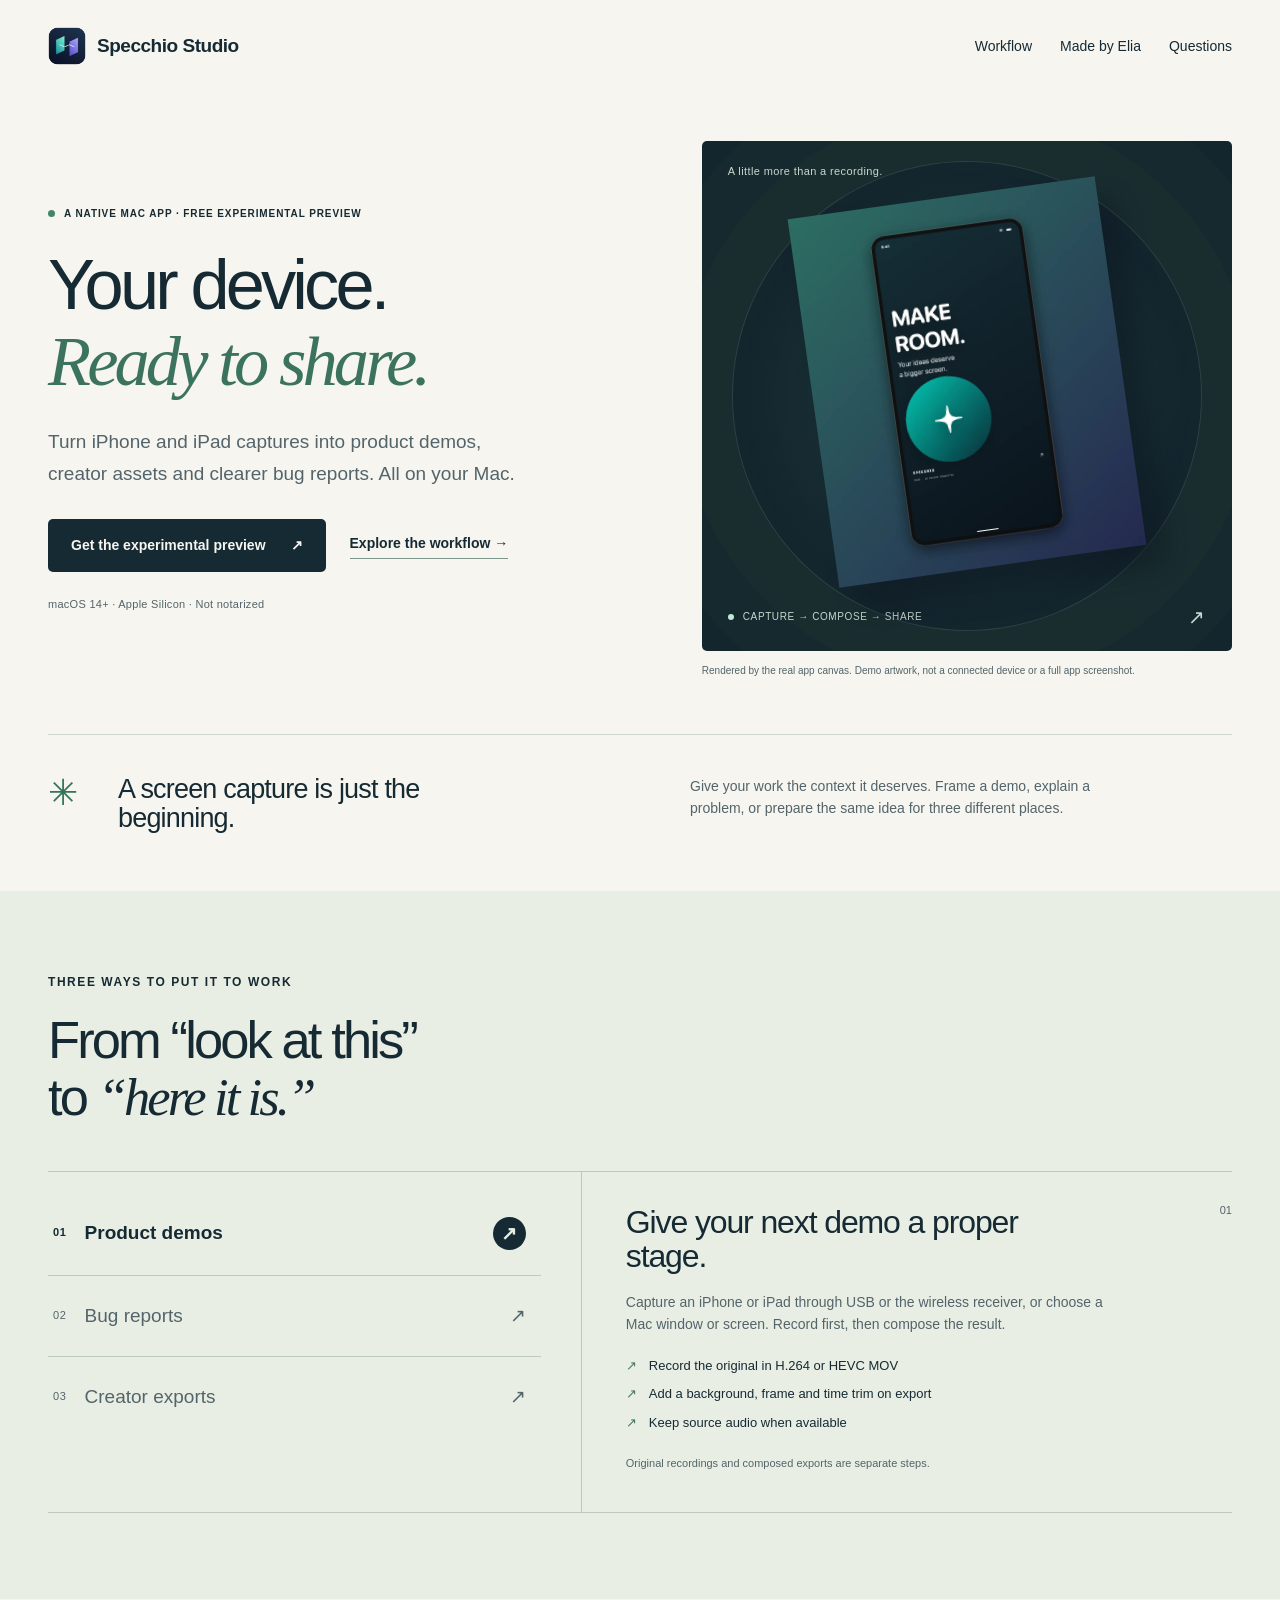
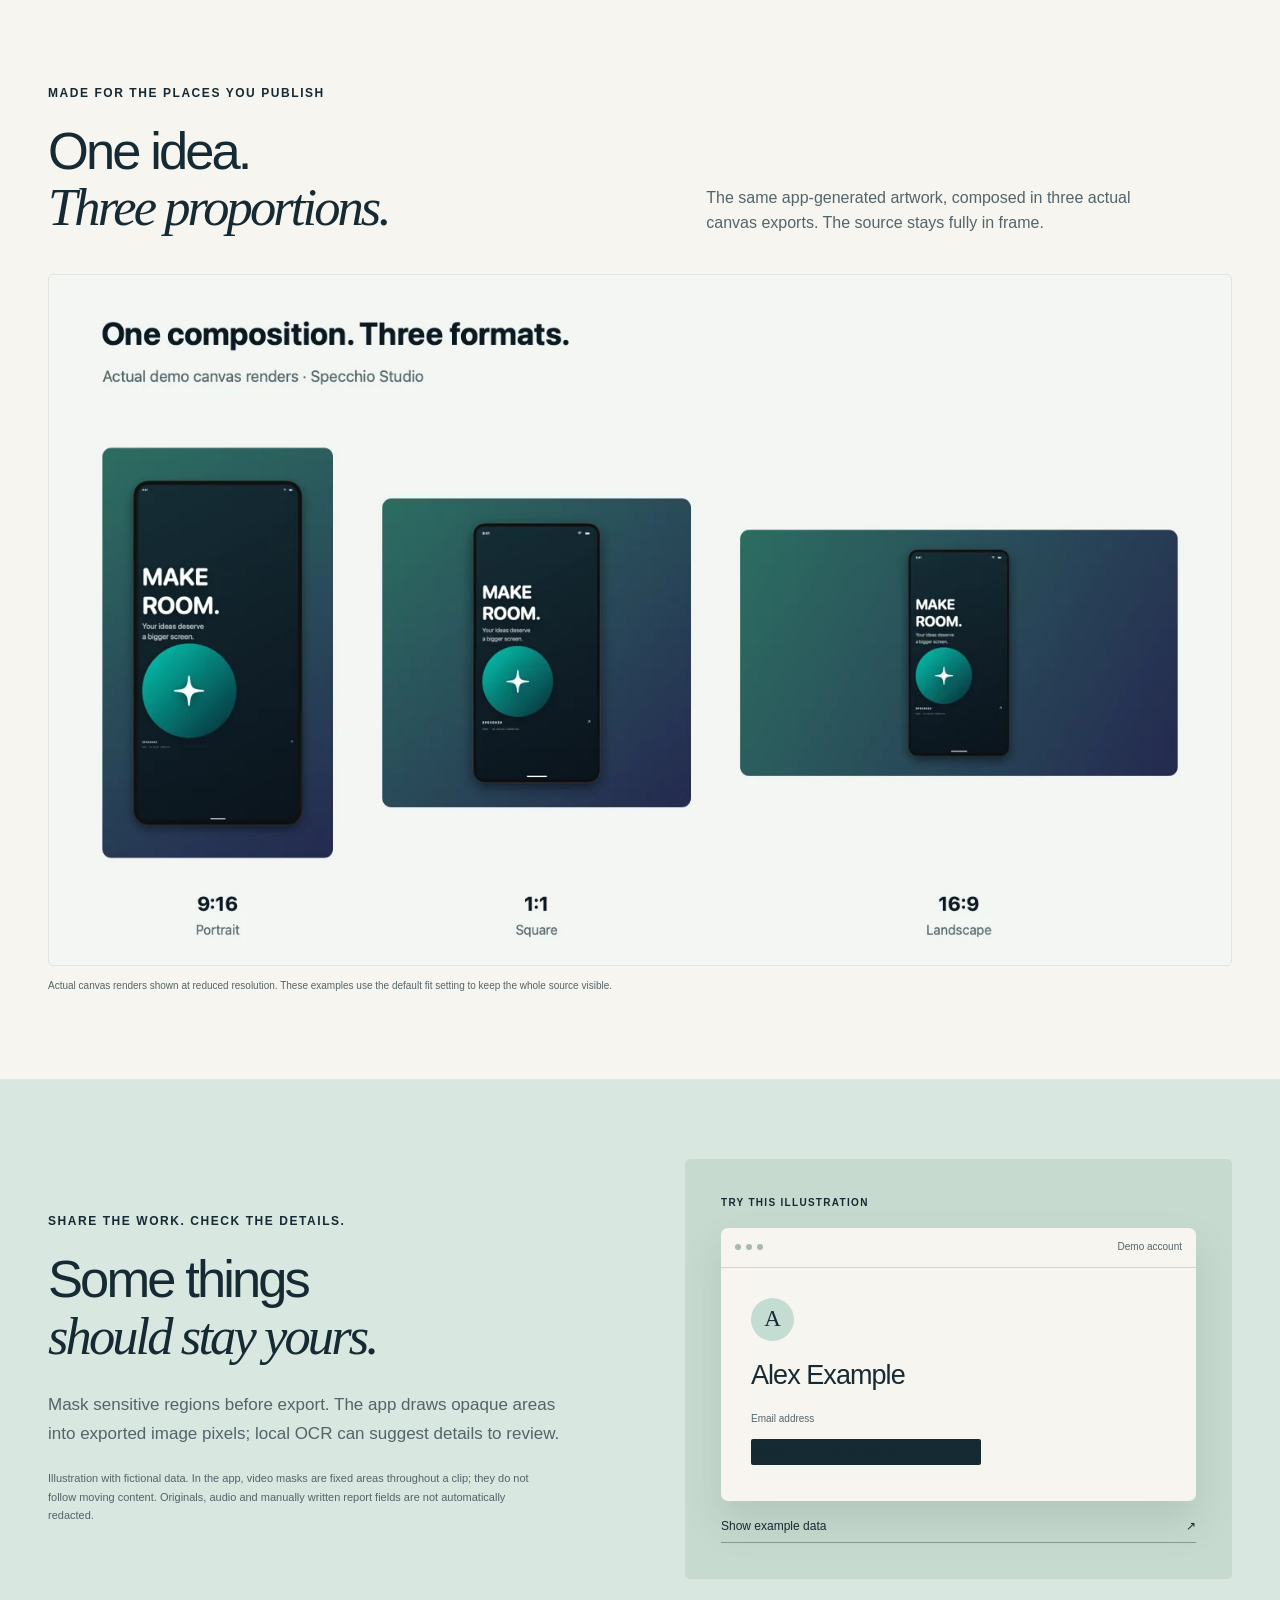
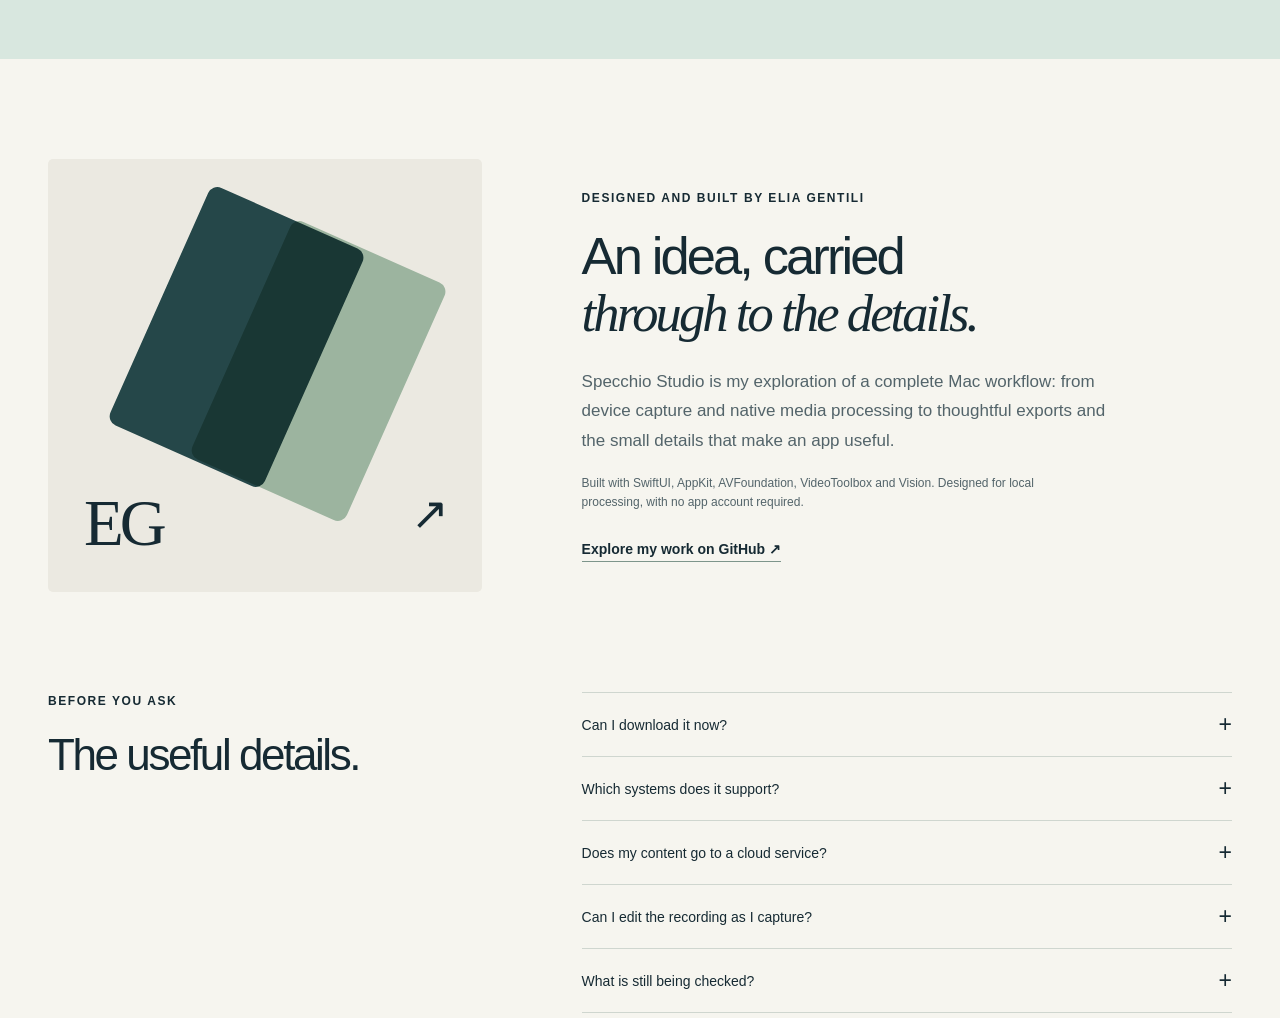
==== commit 1b78d6ee: "Make public materials English and add English/Italian app localization" ====
--- a/docs/it/index.html
+++ b/docs/it/index.html
@@ -1,18 +1,8 @@
 <!doctype html>
-<html lang="it" class="no-js"><head><meta charset="utf-8"><meta name="viewport" content="width=device-width, initial-scale=1">
-<title>Specchio Studio — Il tuo dispositivo. Pronto da condividere.</title><meta name="description" content="Un’app Mac di Elia Gentili per demo di iPhone e iPad, segnalazioni bug annotate e pacchetti creator. Anteprima sperimentale gratuita per Mac Apple Silicon.">
-<meta name="theme-color" content="#f6f5ef"><meta name="color-scheme" content="light">
-<link rel="canonical" href="https://eliagentili.github.io/specchio-studio-site/it/"><link rel="alternate" hreflang="en" href="https://eliagentili.github.io/specchio-studio-site/"><link rel="alternate" hreflang="it" href="https://eliagentili.github.io/specchio-studio-site/it/"><link rel="alternate" hreflang="x-default" href="https://eliagentili.github.io/specchio-studio-site/">
-<meta property="og:type" content="website"><meta property="og:title" content="Specchio Studio — Il tuo dispositivo. Pronto da condividere."><meta property="og:description" content="Un’app Mac di Elia Gentili per demo di iPhone e iPad, segnalazioni bug annotate e pacchetti creator. Anteprima sperimentale gratuita per Mac Apple Silicon."><meta property="og:url" content="https://eliagentili.github.io/specchio-studio-site/it/"><meta property="og:site_name" content="Specchio Studio"><meta property="og:locale" content="it_IT"><meta property="og:image" content="https://eliagentili.github.io/specchio-studio-site/assets/social-card-it.png"><meta property="og:image:width" content="1200"><meta property="og:image:height" content="630"><meta property="og:image:alt" content="Specchio Studio — Elia Gentili">
-<meta name="twitter:image:alt" content="Specchio Studio — Elia Gentili"><meta name="twitter:card" content="summary_large_image"><meta name="twitter:title" content="Specchio Studio — Il tuo dispositivo. Pronto da condividere."><meta name="twitter:description" content="Un’app Mac di Elia Gentili per demo di iPhone e iPad, segnalazioni bug annotate e pacchetti creator. Anteprima sperimentale gratuita per Mac Apple Silicon."><meta name="twitter:image" content="https://eliagentili.github.io/specchio-studio-site/assets/social-card-it.png">
-<link rel="icon" href="../assets/favicon.svg" type="image/svg+xml"><link rel="apple-touch-icon" href="../assets/app-icon.png"><link rel="stylesheet" href="../styles.css"><script src="../site.js" defer></script><script type="application/ld+json">{"@context": "https://schema.org", "@type": "WebSite", "name": "Specchio Studio", "url": "https://eliagentili.github.io/specchio-studio-site/", "inLanguage": ["en", "it"], "description": "Un’app Mac di Elia Gentili per demo di iPhone e iPad, segnalazioni bug annotate e pacchetti creator. Anteprima sperimentale gratuita per Mac Apple Silicon.", "author": {"@type": "Person", "name": "Elia Gentili", "url": "https://github.com/eliagentili"}}</script></head><body><a class="skip" href="#main">Vai al contenuto</a>
-<header class="shell header"><a class="brand" href="./" aria-label="Specchio Studio"><img src="../assets/app-icon.png" width="38" height="38" alt=""><span>Specchio Studio</span></a><nav aria-label="Navigazione principale"><a href="#workflow">Come funziona</a><a href="#maker">Chi c’è dietro</a><a href="#questions">Domande</a><a class="language" href="../" lang="en" hreflang="en">English <span aria-hidden="true">↗</span></a></nav></header>
-<main id="main">
-<section class="shell hero"><div class="hero-copy"><p class="eyebrow status"><span></span>Un’app nativa per Mac · Anteprima sperimentale gratuita</p><h1>Il tuo dispositivo.<br><em>Pronto da condividere.</em></h1><p class="hero-intro">Trasforma le acquisizioni di iPhone e iPad in demo di prodotto, contenuti e segnalazioni bug più chiare. Tutto sul tuo Mac.</p><div class="actions"><a class="button" href="https://github.com/eliagentili/specchio-studio/releases/tag/v1.3.1-preview.1">Scarica l’anteprima sperimentale <span aria-hidden="true">↗</span></a><a class="text-link" href="#workflow">Scopri come funziona <span aria-hidden="true">→</span></a></div><p class="requirements">macOS 14+ · Apple Silicon · Non notarizzata</p></div><figure class="hero-figure"><div class="stage"><p class="stage-label">Qualcosa in più di una registrazione.</p><div class="stage-orbit" aria-hidden="true"></div><img class="hero-art" src="../assets/demo-preview.webp" width="1000" height="1200" alt="Composizione demo generata dall’app: grafica MAKE ROOM in una cornice generica su uno sfondo verde e blu." fetchpriority="high"><div class="stage-bottom"><span class="stage-dot"></span>Acquisisci → Componi → Condividi<span aria-hidden="true">↗</span></div></div><figcaption>Render del vero canvas dell’app. Grafica dimostrativa, non un dispositivo collegato o uno screenshot dell’interfaccia completa.</figcaption></figure></section>
-<div class="shell bridge"><span class="asterisk" aria-hidden="true">✳</span><h2>Acquisire lo schermo è solo l’inizio.</h2><p>Dai al tuo lavoro il contesto che merita. Incornicia una demo, spiega un problema o prepara la stessa idea per tre destinazioni diverse.</p></div>
-<section class="workflow-wrap" id="workflow"><div class="shell"><p class="eyebrow">Tre modi per usarla</p><h2 class="section-title">Da “guarda qui”<br>a <em>“ecco tutto.”</em></h2><div class="workflow"><div class="workflow-tabs" role="tablist" aria-label="Flussi di lavoro"><button id="tab-0" class="workflow-tab" role="tab" aria-selected="true" aria-controls="panel-0" tabindex="0" type="button"><span>01</span>Demo di prodotto<span class="tab-arrow" aria-hidden="true">↗</span></button><button id="tab-1" class="workflow-tab" role="tab" aria-selected="false" aria-controls="panel-1" tabindex="-1" type="button"><span>02</span>Segnalazioni bug<span class="tab-arrow" aria-hidden="true">↗</span></button><button id="tab-2" class="workflow-tab" role="tab" aria-selected="false" aria-controls="panel-2" tabindex="-1" type="button"><span>03</span>Pacchetti creator<span class="tab-arrow" aria-hidden="true">↗</span></button></div><div class="workflow-panels"><section id="panel-0" class="workflow-panel" role="tabpanel" aria-labelledby="tab-0" tabindex="0" ><span class="panel-number" aria-hidden="true">01</span><h3>Dai alla prossima demo lo spazio che merita.</h3><p>Acquisisci iPhone o iPad via USB o con il ricevitore wireless, oppure scegli una finestra o uno schermo del Mac. Prima registri, poi componi il risultato.</p><ul><li>Registra l’originale in MOV H.264 o HEVC</li><li>Aggiungi sfondo, cornice e taglio temporale in esportazione</li><li>Mantieni l’audio della sorgente quando disponibile</li></ul><p class="fine">Registrazione originale ed esportazione composta sono due passaggi distinti.</p></section><section id="panel-1" class="workflow-panel" role="tabpanel" aria-labelledby="tab-1" tabindex="0" hidden><span class="panel-number" aria-hidden="true">02</span><h3>Rendi il problema più facile da capire.</h3><p>Affianca passaggi, risultato atteso e comportamento osservato a uno screenshot annotato. Esporta una cartella con Markdown, JSON e immagini allegate.</p><ul><li>Annota ed estrai testo con OCR locale</li><li>Disegna maschere opache o verifica i suggerimenti OCR</li><li>Gli originali non oscurati sono esclusi per impostazione iniziale</li></ul><p class="fine">Controlla testo e allegati prima di condividerli. Il rilevamento può non individuare tutti i dati sensibili.</p></section><section id="panel-2" class="workflow-panel" role="tabpanel" aria-labelledby="tab-2" tabindex="0" hidden><span class="panel-number" aria-hidden="true">03</span><h3>Una composizione. Più posti in cui condividerla.</h3><p>Prepara insieme contenuti verticali, quadrati e orizzontali, con copertina e riepilogo dei file. Salva uno stile per dare continuità alle esportazioni successive.</p><ul><li>Pacchetti di immagini o video in 9:16, 1:1 e 16:9</li><li>Una copertina con titolo facoltativo</li><li>Sfondi, cornici e orientamento riutilizzabili</li></ul><p class="fine">Preset video: 1080 × 1920, 1080 × 1080 e 1920 × 1080.</p></section></div></div></div></section>
-<section class="shell formats"><div class="split-heading"><div><p class="eyebrow">Per i posti in cui pubblichi</p><h2 class="section-title">Una sola idea.<br><em>Tre proporzioni.</em></h2></div><p>La stessa grafica dimostrativa, composta in tre esportazioni reali del canvas. La sorgente resta interamente visibile.</p></div><figure><img src="../assets/formats-proof.webp" width="1440" height="840" alt="Tre render reali del canvas della stessa demo nei formati verticale 9:16, quadrato 1:1 e orizzontale 16:9." loading="lazy"><figcaption>Render reali del canvas a risoluzione ridotta. Questi esempi usano lo zoom Adatta per mantenere visibile l’intera sorgente.</figcaption></figure></section>
-<section class="privacy-wrap"><div class="shell privacy-grid"><div><p class="eyebrow">Condividi il lavoro. Controlla i dettagli.</p><h2 class="section-title">Alcune cose<br><em>restano tue.</em></h2><p class="section-body">Oscura le aree sensibili prima dell’esportazione. L’app applica rettangoli opachi ai pixel delle immagini esportate; l’OCR locale può suggerire dettagli da verificare.</p><p class="fine">Illustrazione con dati fittizi. Nell’app le maschere video sono fisse per tutta la clip e non seguono contenuti in movimento. Originali, audio e campi scritti nel report non vengono oscurati automaticamente.</p></div><div class="privacy-example"><p class="eyebrow">Prova questa illustrazione</p><div class="sample-card"><div class="sample-bar"><span></span><span></span><span></span><span class="sample-title">Account demo</span></div><div class="sample-content"><span class="avatar" aria-hidden="true">A</span><h3>Alex Example</h3><p>Indirizzo email</p><div class="sample-value" aria-live="polite"><span class="mask-placeholder">Oscurato in questa illustrazione</span><span class="example-email" hidden>demo@example.invalid</span></div></div></div><button class="mask-toggle" type="button" aria-pressed="false" data-show="Mostra i dati di esempio" data-hide="Nascondi i dati di esempio">Mostra i dati di esempio <span aria-hidden="true">↗</span></button></div></div></section>
-<section class="shell maker" id="maker"><div class="maker-mark" aria-hidden="true"><div class="mirror-one"></div><div class="mirror-two"></div><span>EG<span>↗</span></span></div><div><p class="eyebrow">Progettata e sviluppata da Elia Gentili</p><h2 class="section-title">Un’idea, seguita<br><em>fino ai dettagli.</em></h2><p class="section-body">Specchio Studio è la mia esplorazione di un flusso completo su Mac: dall’acquisizione dei dispositivi all’elaborazione multimediale nativa, fino alle esportazioni e ai piccoli dettagli che rendono utile un’app.</p><p class="maker-stack">Sviluppata con SwiftUI, AppKit, AVFoundation, VideoToolbox e Vision. Pensata per l’elaborazione locale, senza account nell’app.</p><a class="text-link" href="https://github.com/eliagentili">Esplora il mio lavoro su GitHub ↗</a></div></section>
-<section class="shell questions" id="questions"><div><p class="eyebrow">Prima di chiedertelo</p><h2 class="section-title">I dettagli utili.</h2></div><div class="faq-list"><details><summary>Posso già scaricarla?<span aria-hidden="true">+</span></summary><p>Sì. L’anteprima sperimentale gratuita v1.3.1-preview.1 include ZIP dell’app, sorgenti corrispondenti e checksum. Ha firma ad hoc e non è notarizzata; la verifica Gatekeeper rifiuta questa build. Prima di scaricarla, leggi requisiti, limiti e punti aperti sui diritti nella <a href="https://github.com/eliagentili/specchio-studio/releases/tag/v1.3.1-preview.1">pagina della release</a>.</p></details><details><summary>Su quali sistemi funziona?<span aria-hidden="true">+</span></summary><p>Il target attuale è macOS 14 o successivo su Apple Silicon. L’app acquisisce sorgenti iPhone, iPad e Mac. Non ci sono versioni per Windows o Linux. L’interfaccia attuale dell’app è in italiano.</p></details><details><summary>I miei contenuti vengono inviati a un servizio cloud?<span aria-hidden="true">+</span></summary><p>Acquisizione, OCR e composizione avvengono localmente sul Mac, senza account nell’app. Questo sito non ha analytics, pubblicità, font remoti o contenuti incorporati di terzi. GitHub lo ospita e gestisce i normali dati delle richieste.</p></details><details><summary>Posso comporre il video mentre registro?<span aria-hidden="true">+</span></summary><p>L’app registra prima la sorgente. Poi apri lo strumento di composizione video per aggiungere cornici, sfondi, taglio e maschere privacy fisse. I video composti vengono esportati in H.264.</p></details><details><summary>Cosa manca ancora da verificare?<span aria-hidden="true">+</span></summary><p>Restano altre prove con dispositivi fisici, sessioni lunghe e primo avvio su un altro Mac. La build locale attuale non è notarizzata. Prima di un rilascio stabile vanno inoltre completate le verifiche su provenienza di codice e risorse, disponibilità del nome e diritti di distribuzione.</p></details><details><summary>Come posso lasciare un suggerimento?<span aria-hidden="true">+</span></summary><p>Usa il repository pubblico del sito per suggerimenti sul progetto e sulla sua presentazione. Non inserire dati personali o registrazioni private in una issue pubblica.</p></details></div></section>
-<section class="closing"><div class="shell"><p class="eyebrow">Specchio Studio × Elia Gentili</p><h2 class="section-title">Un buon lavoro merita<br><em>di essere raccontato bene.</em></h2><p>Prova la build sperimentale per Mac, leggi i suoi limiti e raccontami dove questo flusso ti sarebbe utile.</p><a class="button light" href="https://github.com/eliagentili/specchio-studio/releases/tag/v1.3.1-preview.1">Scarica l’anteprima gratuita ↗</a><p class="closing-status"><span></span>Anteprima sperimentale gratuita · v1.3.1-preview.1</p></div></section></main><footer class="shell footer"><a class="wordmark" href="./">Specchio Studio<span class="footer-by">Elia Gentili · 2026</span></a><div><a href="https://github.com/eliagentili/specchio-studio-site">Sorgenti del sito ↗</a><a href="privacy.html">Privacy</a><a href="https://github.com/eliagentili">Creato da Elia Gentili ↗</a></div></footer></body></html>+<html lang="en"><head><meta charset="utf-8"><meta name="viewport" content="width=device-width,initial-scale=1">
+<title>Continue to Specchio Studio</title><meta name="robots" content="noindex,follow">
+<meta http-equiv="refresh" content="0;url=../"><link rel="canonical" href="https://eliagentili.github.io/specchio-studio-site/">
+<link rel="stylesheet" href="../styles.css"></head><body><main class="shell prose">
+<p class="eyebrow">Specchio Studio</p><h1>One website. In English.</h1>
+<p>The product website is now in English. The Mac app supports English and Italian.</p>
+<a class="button" href="../">Continue to Specchio Studio →</a></main></body></html>
--- a/docs/styles.css
+++ b/docs/styles.css
@@ -1,2 +1,2 @@
-:root{--paper:#f6f5ef;--ink:#162a33;--muted:#53646a;--mint:#c1e9d8;--line:#cfd6cf;--serif:Georgia,'Times New Roman',serif;--sans:-apple-system,BlinkMacSystemFont,'Segoe UI',sans-serif}*{box-sizing:border-box}html{scroll-behavior:smooth;scroll-padding-top:32px}body{margin:0;background:var(--paper);color:var(--ink);font-family:var(--sans);font-size:16px;line-height:1.6;-webkit-font-smoothing:antialiased}a{color:inherit;text-underline-offset:5px}button{font:inherit;cursor:pointer}a,button,summary{-webkit-tap-highlight-color:transparent}a:focus-visible,button:focus-visible,summary:focus-visible,[tabindex]:focus-visible{outline:3px solid #417e69;outline-offset:6px}button[hidden],[hidden]{display:none!important}img{max-width:100%;height:auto;display:block}figure,p,h1,h2,h3{margin:0}em{font-family:var(--serif);font-weight:400}h1,h2,h3{line-height:1.08;font-weight:500;letter-spacing:-.055em}h1{font-size:clamp(54px,5.5vw,82px)}h1 em{color:#3c735f}h3{font-size:32px;letter-spacing:-.035em}.shell{width:min(1256px,calc(100% - 96px));margin-inline:auto}.header{display:flex;align-items:center;justify-content:space-between;gap:30px;padding-block:27px}.brand{display:flex;align-items:center;gap:11px;font-weight:650;letter-spacing:-.025em;text-decoration:none;font-size:19px}.brand img{border-radius:10px}.header nav{display:flex;gap:28px;align-items:center}.header nav a{font-size:14px;text-decoration:none}.header nav a:hover{text-decoration:underline}.language{border-left:1px solid var(--line);padding-left:26px}.skip{position:absolute;top:-100px;left:20px;z-index:20;background:var(--ink);color:white;padding:12px 20px}.skip:focus{top:12px}.hero{display:grid;grid-template-columns:1.12fr 1fr;gap:60px;padding-top:49px;padding-bottom:55px;align-items:center}.eyebrow{font-size:12px;text-transform:uppercase;letter-spacing:.13em;line-height:1.5;font-weight:600}.status{display:flex;gap:9px;align-items:center;font-size:10px;letter-spacing:.09em;margin-bottom:26px}.status span,.closing-status span{width:7px;height:7px;flex-shrink:0;background:#44836c;border-radius:100%}.hero-intro{font-size:19px;line-height:1.65;max-width:490px;color:var(--muted);margin-top:27px}.actions{display:flex;gap:24px;align-items:center;flex-wrap:wrap;margin-top:30px}.button{display:inline-flex;align-items:center;gap:25px;background:var(--ink);color:var(--paper);padding:16px 23px;border-radius:5px;text-decoration:none;font-size:14px;font-weight:600;line-height:1.5;transition:transform .2s,background .2s}.button:hover{background:#2c4b51;transform:translateY(-2px)}.text-link{font-size:14px;font-weight:600;text-decoration:none;border-bottom:1px solid #7d958b;padding-bottom:4px}.text-link:hover{border-color:var(--ink)}.requirements{margin-top:24px;font-size:11px;letter-spacing:.025em;color:var(--muted)}.stage{position:relative;isolation:isolate;overflow:hidden;background:#13252d;border-radius:5px;padding:22px 26px 18px;min-height:510px;display:flex;flex-direction:column}.stage-label{color:#c9d6cf;font-size:11px;letter-spacing:.035em;z-index:2}.hero-art{width:310px;height:372px;object-fit:contain;align-self:center;transform:rotate(-8deg);margin:15px 0 24px;z-index:2;filter:drop-shadow(18px 23px 16px #08111b70)}.stage-orbit{width:470px;height:470px;border:1px solid #44605880;border-radius:50%;position:absolute;left:50%;top:50%;transform:translate(-50%,-50%);z-index:-1;box-shadow:0 0 0 52px #29463b25,0 0 0 104px #29463b20;background:radial-gradient(circle,#34625870,transparent 68%)}.stage-bottom{display:flex;align-items:center;gap:9px;color:#c8d8d2;letter-spacing:.06em;text-transform:uppercase;font-size:10px;margin-top:auto}.stage-bottom>span:last-child{margin-left:auto;font-size:20px}.stage-dot{width:6px;height:6px;background:var(--mint);border-radius:50%}figcaption{font-size:10px;line-height:1.6;color:var(--muted);margin-top:12px;max-width:600px}.bridge{padding:40px 0 58px;border-top:1px solid var(--line);display:grid;grid-template-columns:40px 1fr 1fr;gap:30px;align-items:start}.asterisk{font-size:36px;line-height:1;color:#35735c}.bridge h2{font-size:27px;letter-spacing:-.03em;max-width:360px}.bridge p{font-size:14px;color:var(--muted);max-width:425px}.workflow-wrap{background:#e9eee5;padding-block:82px 86px}.section-title{font-size:clamp(38px,4.1vw,61px);margin-top:21px}.workflow{display:grid;grid-template-columns:.9fr 1.1fr;margin-top:45px;border-top:1px solid #bdc9bd;border-bottom:1px solid #bdc9bd}.workflow-tabs{padding:20px 40px 20px 0}.workflow-tab{border:0;border-bottom:1px solid #bdc9bd;background:transparent;width:100%;padding:25px 15px 25px 5px;text-align:left;display:flex;align-items:center;gap:18px;color:var(--muted);font-size:19px}.workflow-tab:last-child{border-bottom:0}.workflow-tab>span:first-child{font-size:11px;font-variant-numeric:tabular-nums;letter-spacing:.06em}.tab-arrow{margin-left:auto}.workflow-tab[aria-selected=true]{color:var(--ink);font-weight:600}.workflow-tab[aria-selected=true] .tab-arrow{background:var(--ink);color:#e9eee5;width:33px;height:33px;text-align:center;border-radius:50%;line-height:33px}.workflow-panels{border-left:1px solid #bdc9bd;padding:33px 0 32px 44px;min-height:340px;position:relative}.workflow-panel{max-width:580px}.workflow-panel h3{max-width:450px;padding-right:35px}.workflow-panel p{font-size:14px;margin-top:17px;color:var(--muted);max-width:480px}.workflow-panel ul{list-style:none;padding:0;margin:20px 0;font-size:13px}.workflow-panel li{position:relative;padding-left:23px;margin-bottom:8px}.workflow-panel li:before{content:'↗';position:absolute;left:0;color:#47785f}.fine{font-size:11px!important;line-height:1.7!important;color:var(--muted)}.panel-number{position:absolute;right:0;top:30px;font-size:11px;color:var(--muted)}.formats{padding-block:85px}.split-heading{display:grid;grid-template-columns:1.1fr 1fr;align-items:end;gap:80px}.split-heading>p{font-size:16px;color:var(--muted);max-width:430px}.formats figure{margin-top:38px}.formats figure img{width:100%;border:1px solid #e0e5df;border-radius:5px}.privacy-wrap{background:#d8e7df;padding-block:80px}.privacy-grid{display:grid;grid-template-columns:1fr 1fr;gap:90px;align-items:center}.section-body{font-size:17px;line-height:1.75;color:var(--muted);margin-top:25px;max-width:535px}.privacy-grid .fine{margin-top:20px;max-width:505px}.privacy-example{padding:36px;background:#c7dacf;border-radius:5px}.privacy-example>.eyebrow{font-size:10px;margin-bottom:18px}.sample-card{background:var(--paper);box-shadow:0 20px 40px #243d3420;border-radius:7px;overflow:hidden}.sample-bar{height:40px;border-bottom:1px solid var(--line);display:flex;align-items:center;gap:5px;padding:0 14px}.sample-bar>span:not(.sample-title){width:6px;height:6px;background:#a8b9ae;border-radius:100%}.sample-title{margin-left:auto;font-size:10px;color:var(--muted)}.sample-content{padding:30px}.avatar{display:grid;place-items:center;width:43px;height:43px;background:#c4dcd2;border-radius:50%;margin-bottom:20px;font-family:var(--serif);font-size:23px}.sample-content h3{font-size:27px}.sample-content p{font-size:10px;color:var(--muted);margin-top:21px}.sample-value{height:38px;margin-top:6px;font-size:14px;display:flex;align-items:center}.mask-placeholder{background:var(--ink);color:var(--ink);display:block;width:100%;max-width:230px;height:26px;border-radius:2px;overflow:hidden;user-select:none}.mask-toggle{background:transparent;border:0;border-bottom:1px solid #82998d;display:flex;align-items:center;justify-content:space-between;gap:12px;font-size:12px;padding:16px 0 6px;width:100%;color:var(--ink)}.maker{display:grid;grid-template-columns:.8fr 1.2fr;gap:100px;align-items:center;padding-block:100px}.maker-mark{background:#ebe9e1;position:relative;aspect-ratio:1;border-radius:5px;overflow:hidden;display:flex;align-items:end;padding:36px}.mirror-one,.mirror-two{position:absolute;width:39%;height:60%;transform:rotate(24deg);top:11%;left:24%;background:#254749;border-radius:10px}.mirror-two{left:43%;top:19%;background:#a9c5b4;mix-blend-mode:multiply}.maker-mark>span{font-family:var(--serif);font-size:65px;letter-spacing:-.06em;line-height:1;width:100%;display:flex;justify-content:space-between}.maker-mark>span>span{font-family:var(--sans);font-size:45px}.maker-stack{font-size:12px;color:var(--muted);margin:18px 0 24px;max-width:500px}.questions{display:grid;grid-template-columns:.8fr 1.2fr;gap:100px;padding-block:0 90px}.questions .section-title{font-size:44px}.faq-list details{border-top:1px solid var(--line)}.faq-list details:last-child{border-bottom:1px solid var(--line)}summary{list-style:none;cursor:pointer;display:flex;align-items:center;justify-content:space-between;gap:20px;padding:20px 0;font-size:14px;font-weight:500}summary::-webkit-details-marker{display:none}summary span{font-size:23px;font-weight:300;line-height:1}details[open] summary span{transform:rotate(45deg)}details p{font-size:13px;color:var(--muted);padding:0 28px 22px 0;max-width:550px}.closing{background:var(--ink);color:var(--paper);padding-block:80px;text-align:center}.closing .eyebrow{color:#a5c5b6}.closing .section-title{font-size:clamp(36px,4.2vw,61px)}.closing .section-title em{color:var(--mint)}.closing p:not(.eyebrow){font-size:15px;color:#b4c4c4;max-width:560px;margin:25px auto}.button.light{background:var(--mint);color:var(--ink);margin-top:7px}.button.light:hover{background:#d6f1e4}.closing p.closing-status{font-size:10px;display:flex;align-items:center;justify-content:center;gap:9px;margin-bottom:0;margin-top:30px}.closing-status span{background:#9bcfb6}.footer{display:flex;justify-content:space-between;align-items:center;gap:30px;padding-block:35px}.footer .wordmark{font-size:14px;text-decoration:none;font-weight:600;letter-spacing:-.02em}.footer-by{display:block;font-size:10px;font-weight:400;letter-spacing:.01em;color:var(--muted);margin-top:4px}.footer>div{display:flex;gap:25px;flex-wrap:wrap}.footer>div a{font-size:10px;text-decoration:none;color:var(--muted)}.footer>div a:hover{text-decoration:underline}.prose{max-width:800px;padding-block:80px 100px;min-height:70vh}.prose h1{font-size:clamp(45px,6vw,70px);margin-block:22px 40px}.prose p:not(.eyebrow){margin-bottom:25px;color:var(--muted)}.prose .button{margin-top:15px}@media(min-width:1500px){.hero{padding-top:70px;padding-bottom:75px}.stage{min-height:570px}.hero-art{width:345px;height:414px;margin-top:22px}}@media(max-width:1100px){.shell{width:calc(100% - 64px)}.hero{gap:35px;grid-template-columns:1.1fr 1fr}.stage{min-height:465px;padding-inline:20px}.hero-art{width:270px;height:324px}.hero-intro{font-size:17px}.actions{gap:18px}.button{padding:14px 18px;gap:13px}.privacy-grid{gap:50px}.privacy-example{padding:26px}.maker,.questions{gap:65px}.header nav{gap:18px}}@media(max-width:800px){.shell{width:calc(100% - 40px)}.header{padding-block:20px}.brand{font-size:16px}.brand img{width:32px;height:32px}.header nav{gap:18px}.header nav a:not(.language){display:none}.language{border-left:0;padding-left:0}.hero{grid-template-columns:1fr;padding-top:33px;gap:35px;padding-bottom:35px}.hero-copy{max-width:610px}.hero h1{font-size:clamp(50px,8.4vw,70px)}.hero-intro{font-size:18px;max-width:540px}.status{font-size:9px}.requirements{font-size:10px}.hero-figure{max-width:580px;width:100%;margin-inline:auto}.stage{min-height:460px}.hero-art{width:285px;height:342px;margin-block:9px 17px}.bridge{grid-template-columns:30px 1fr;gap:20px;padding-block:30px 40px}.bridge p{grid-column:2;max-width:560px}.bridge h2{max-width:none;font-size:25px}.asterisk{font-size:29px}.workflow-wrap{padding-block:55px}.section-title{font-size:clamp(37px,7vw,52px)}.workflow{grid-template-columns:1fr;margin-top:30px}.workflow-tabs{display:flex;padding:0;border-bottom:1px solid #bdc9bd;gap:15px}.workflow-tab{font-size:12px;gap:8px;padding:21px 0;border:0;align-items:center;justify-content:center}.workflow-tab .tab-arrow{display:none}.workflow-tab[aria-selected=true]{box-shadow:inset 0 -2px var(--ink)}.workflow-tab>span:first-child{font-size:9px}.workflow-panels{padding:30px 0;border:0;min-height:365px}.workflow-panel h3{font-size:29px}.workflow-panel p{max-width:600px}.workflow-panel ul{font-size:12px}.panel-number{top:30px}.split-heading{grid-template-columns:1fr;gap:23px}.split-heading>p{max-width:560px}.formats{padding-block:55px}.formats figure{margin-top:30px}.privacy-wrap{padding-block:55px}.privacy-grid{grid-template-columns:1fr;gap:30px}.privacy-example{max-width:500px;width:100%;padding:30px;margin-inline:auto}.section-body{font-size:16px}.maker{grid-template-columns:1fr;gap:35px;padding-block:55px}.maker-mark{max-width:360px;width:100%;aspect-ratio:1.2}.maker-mark>span{font-size:55px}.maker-stack{max-width:600px}.questions{grid-template-columns:1fr;gap:30px;padding-bottom:55px}.questions .section-title{font-size:38px}.closing{padding-block:55px}.footer{align-items:start;padding-block:28px;gap:25px}.footer>div{gap:12px;flex-direction:column}.prose{padding-block:45px 65px}}@media(prefers-reduced-motion:reduce){html{scroll-behavior:auto}*,*:before,*:after{transition:none!important;animation:none!important}}@media print{.header nav,.actions,.mask-toggle,.closing,.footer,.stage-orbit{display:none}.shell{width:100%}.hero,.privacy-grid,.maker,.questions{gap:25px}.workflow-panels [hidden]{display:block!important}.workflow-tabs{display:none}.workflow{display:block}.workflow-panel{break-inside:avoid;margin-bottom:30px}.stage{print-color-adjust:exact;-webkit-print-color-adjust:exact}body{font-size:12px}section{break-inside:avoid}}
+:root{--paper:#f6f5ef;--ink:#162a33;--muted:#53646a;--mint:#c1e9d8;--line:#cfd6cf;--serif:Georgia,'Times New Roman',serif;--sans:-apple-system,BlinkMacSystemFont,'Segoe UI',sans-serif}*{box-sizing:border-box}html{scroll-behavior:smooth;scroll-padding-top:32px}body{margin:0;background:var(--paper);color:var(--ink);font-family:var(--sans);font-size:16px;line-height:1.6;-webkit-font-smoothing:antialiased}a{color:inherit;text-underline-offset:5px}button{font:inherit;cursor:pointer}a,button,summary{-webkit-tap-highlight-color:transparent}a:focus-visible,button:focus-visible,summary:focus-visible,[tabindex]:focus-visible{outline:3px solid #417e69;outline-offset:6px}button[hidden],[hidden]{display:none!important}img{max-width:100%;height:auto;display:block}figure,p,h1,h2,h3{margin:0}em{font-family:var(--serif);font-weight:400}h1,h2,h3{line-height:1.08;font-weight:500;letter-spacing:-.055em}h1{font-size:clamp(54px,5.5vw,82px)}h1 em{color:#3c735f}h3{font-size:32px;letter-spacing:-.035em}.shell{width:min(1256px,calc(100% - 96px));margin-inline:auto}.header{display:flex;align-items:center;justify-content:space-between;gap:30px;padding-block:27px}.brand{display:flex;align-items:center;gap:11px;font-weight:650;letter-spacing:-.025em;text-decoration:none;font-size:19px}.brand img{border-radius:10px}.header nav{display:flex;gap:28px;align-items:center}.header nav a{font-size:14px;text-decoration:none}.header nav a:hover{text-decoration:underline}.skip{position:absolute;top:-100px;left:20px;z-index:20;background:var(--ink);color:white;padding:12px 20px}.skip:focus{top:12px}.hero{display:grid;grid-template-columns:1.12fr 1fr;gap:60px;padding-top:49px;padding-bottom:55px;align-items:center}.eyebrow{font-size:12px;text-transform:uppercase;letter-spacing:.13em;line-height:1.5;font-weight:600}.status{display:flex;gap:9px;align-items:center;font-size:10px;letter-spacing:.09em;margin-bottom:26px}.status span,.closing-status span{width:7px;height:7px;flex-shrink:0;background:#44836c;border-radius:100%}.hero-intro{font-size:19px;line-height:1.65;max-width:490px;color:var(--muted);margin-top:27px}.actions{display:flex;gap:24px;align-items:center;flex-wrap:wrap;margin-top:30px}.button{display:inline-flex;align-items:center;gap:25px;background:var(--ink);color:var(--paper);padding:16px 23px;border-radius:5px;text-decoration:none;font-size:14px;font-weight:600;line-height:1.5;transition:transform .2s,background .2s}.button:hover{background:#2c4b51;transform:translateY(-2px)}.text-link{font-size:14px;font-weight:600;text-decoration:none;border-bottom:1px solid #7d958b;padding-bottom:4px}.text-link:hover{border-color:var(--ink)}.requirements{margin-top:24px;font-size:11px;letter-spacing:.025em;color:var(--muted)}.stage{position:relative;isolation:isolate;overflow:hidden;background:#13252d;border-radius:5px;padding:22px 26px 18px;min-height:510px;display:flex;flex-direction:column}.stage-label{color:#c9d6cf;font-size:11px;letter-spacing:.035em;z-index:2}.hero-art{width:310px;height:372px;object-fit:contain;align-self:center;transform:rotate(-8deg);margin:15px 0 24px;z-index:2;filter:drop-shadow(18px 23px 16px #08111b70)}.stage-orbit{width:470px;height:470px;border:1px solid #44605880;border-radius:50%;position:absolute;left:50%;top:50%;transform:translate(-50%,-50%);z-index:-1;box-shadow:0 0 0 52px #29463b25,0 0 0 104px #29463b20;background:radial-gradient(circle,#34625870,transparent 68%)}.stage-bottom{display:flex;align-items:center;gap:9px;color:#c8d8d2;letter-spacing:.06em;text-transform:uppercase;font-size:10px;margin-top:auto}.stage-bottom>span:last-child{margin-left:auto;font-size:20px}.stage-dot{width:6px;height:6px;background:var(--mint);border-radius:50%}figcaption{font-size:10px;line-height:1.6;color:var(--muted);margin-top:12px;max-width:600px}.bridge{padding:40px 0 58px;border-top:1px solid var(--line);display:grid;grid-template-columns:40px 1fr 1fr;gap:30px;align-items:start}.asterisk{font-size:36px;line-height:1;color:#35735c}.bridge h2{font-size:27px;letter-spacing:-.03em;max-width:360px}.bridge p{font-size:14px;color:var(--muted);max-width:425px}.workflow-wrap{background:#e9eee5;padding-block:82px 86px}.section-title{font-size:clamp(38px,4.1vw,61px);margin-top:21px}.workflow{display:grid;grid-template-columns:.9fr 1.1fr;margin-top:45px;border-top:1px solid #bdc9bd;border-bottom:1px solid #bdc9bd}.workflow-tabs{padding:20px 40px 20px 0}.workflow-tab{border:0;border-bottom:1px solid #bdc9bd;background:transparent;width:100%;padding:25px 15px 25px 5px;text-align:left;display:flex;align-items:center;gap:18px;color:var(--muted);font-size:19px}.workflow-tab:last-child{border-bottom:0}.workflow-tab>span:first-child{font-size:11px;font-variant-numeric:tabular-nums;letter-spacing:.06em}.tab-arrow{margin-left:auto}.workflow-tab[aria-selected=true]{color:var(--ink);font-weight:600}.workflow-tab[aria-selected=true] .tab-arrow{background:var(--ink);color:#e9eee5;width:33px;height:33px;text-align:center;border-radius:50%;line-height:33px}.workflow-panels{border-left:1px solid #bdc9bd;padding:33px 0 32px 44px;min-height:340px;position:relative}.workflow-panel{max-width:580px}.workflow-panel h3{max-width:450px;padding-right:35px}.workflow-panel p{font-size:14px;margin-top:17px;color:var(--muted);max-width:480px}.workflow-panel ul{list-style:none;padding:0;margin:20px 0;font-size:13px}.workflow-panel li{position:relative;padding-left:23px;margin-bottom:8px}.workflow-panel li:before{content:'↗';position:absolute;left:0;color:#47785f}.fine{font-size:11px!important;line-height:1.7!important;color:var(--muted)}.panel-number{position:absolute;right:0;top:30px;font-size:11px;color:var(--muted)}.formats{padding-block:85px}.split-heading{display:grid;grid-template-columns:1.1fr 1fr;align-items:end;gap:80px}.split-heading>p{font-size:16px;color:var(--muted);max-width:430px}.formats figure{margin-top:38px}.formats figure img{width:100%;border:1px solid #e0e5df;border-radius:5px}.privacy-wrap{background:#d8e7df;padding-block:80px}.privacy-grid{display:grid;grid-template-columns:1fr 1fr;gap:90px;align-items:center}.section-body{font-size:17px;line-height:1.75;color:var(--muted);margin-top:25px;max-width:535px}.privacy-grid .fine{margin-top:20px;max-width:505px}.privacy-example{padding:36px;background:#c7dacf;border-radius:5px}.privacy-example>.eyebrow{font-size:10px;margin-bottom:18px}.sample-card{background:var(--paper);box-shadow:0 20px 40px #243d3420;border-radius:7px;overflow:hidden}.sample-bar{height:40px;border-bottom:1px solid var(--line);display:flex;align-items:center;gap:5px;padding:0 14px}.sample-bar>span:not(.sample-title){width:6px;height:6px;background:#a8b9ae;border-radius:100%}.sample-title{margin-left:auto;font-size:10px;color:var(--muted)}.sample-content{padding:30px}.avatar{display:grid;place-items:center;width:43px;height:43px;background:#c4dcd2;border-radius:50%;margin-bottom:20px;font-family:var(--serif);font-size:23px}.sample-content h3{font-size:27px}.sample-content p{font-size:10px;color:var(--muted);margin-top:21px}.sample-value{height:38px;margin-top:6px;font-size:14px;display:flex;align-items:center}.mask-placeholder{background:var(--ink);color:var(--ink);display:block;width:100%;max-width:230px;height:26px;border-radius:2px;overflow:hidden;user-select:none}.mask-toggle{background:transparent;border:0;border-bottom:1px solid #82998d;display:flex;align-items:center;justify-content:space-between;gap:12px;font-size:12px;padding:16px 0 6px;width:100%;color:var(--ink)}.maker{display:grid;grid-template-columns:.8fr 1.2fr;gap:100px;align-items:center;padding-block:100px}.maker-mark{background:#ebe9e1;position:relative;aspect-ratio:1;border-radius:5px;overflow:hidden;display:flex;align-items:end;padding:36px}.mirror-one,.mirror-two{position:absolute;width:39%;height:60%;transform:rotate(24deg);top:11%;left:24%;background:#254749;border-radius:10px}.mirror-two{left:43%;top:19%;background:#a9c5b4;mix-blend-mode:multiply}.maker-mark>span{font-family:var(--serif);font-size:65px;letter-spacing:-.06em;line-height:1;width:100%;display:flex;justify-content:space-between}.maker-mark>span>span{font-family:var(--sans);font-size:45px}.maker-stack{font-size:12px;color:var(--muted);margin:18px 0 24px;max-width:500px}.questions{display:grid;grid-template-columns:.8fr 1.2fr;gap:100px;padding-block:0 90px}.questions .section-title{font-size:44px}.faq-list details{border-top:1px solid var(--line)}.faq-list details:last-child{border-bottom:1px solid var(--line)}summary{list-style:none;cursor:pointer;display:flex;align-items:center;justify-content:space-between;gap:20px;padding:20px 0;font-size:14px;font-weight:500}summary::-webkit-details-marker{display:none}summary span{font-size:23px;font-weight:300;line-height:1}details[open] summary span{transform:rotate(45deg)}details p{font-size:13px;color:var(--muted);padding:0 28px 22px 0;max-width:550px}.closing{background:var(--ink);color:var(--paper);padding-block:80px;text-align:center}.closing .eyebrow{color:#a5c5b6}.closing .section-title{font-size:clamp(36px,4.2vw,61px)}.closing .section-title em{color:var(--mint)}.closing p:not(.eyebrow){font-size:15px;color:#b4c4c4;max-width:560px;margin:25px auto}.button.light{background:var(--mint);color:var(--ink);margin-top:7px}.button.light:hover{background:#d6f1e4}.closing p.closing-status{font-size:10px;display:flex;align-items:center;justify-content:center;gap:9px;margin-bottom:0;margin-top:30px}.closing-status span{background:#9bcfb6}.footer{display:flex;justify-content:space-between;align-items:center;gap:30px;padding-block:35px}.footer .wordmark{font-size:14px;text-decoration:none;font-weight:600;letter-spacing:-.02em}.footer-by{display:block;font-size:10px;font-weight:400;letter-spacing:.01em;color:var(--muted);margin-top:4px}.footer>div{display:flex;gap:25px;flex-wrap:wrap}.footer>div a{font-size:10px;text-decoration:none;color:var(--muted)}.footer>div a:hover{text-decoration:underline}.prose{max-width:800px;padding-block:80px 100px;min-height:70vh}.prose h1{font-size:clamp(45px,6vw,70px);margin-block:22px 40px}.prose p:not(.eyebrow){margin-bottom:25px;color:var(--muted)}.prose .button{margin-top:15px}@media(min-width:1500px){.hero{padding-top:70px;padding-bottom:75px}.stage{min-height:570px}.hero-art{width:345px;height:414px;margin-top:22px}}@media(max-width:1100px){.shell{width:calc(100% - 64px)}.hero{gap:35px;grid-template-columns:1.1fr 1fr}.stage{min-height:465px;padding-inline:20px}.hero-art{width:270px;height:324px}.hero-intro{font-size:17px}.actions{gap:18px}.button{padding:14px 18px;gap:13px}.privacy-grid{gap:50px}.privacy-example{padding:26px}.maker,.questions{gap:65px}.header nav{gap:18px}}@media(max-width:800px){.shell{width:calc(100% - 40px)}.header{padding-block:20px}.brand{font-size:16px}.brand img{width:32px;height:32px}.header nav{gap:18px}.header nav a{display:none}.header nav a:last-child{display:block}.hero{grid-template-columns:1fr;padding-top:33px;gap:35px;padding-bottom:35px}.hero-copy{max-width:610px}.hero h1{font-size:clamp(50px,8.4vw,70px)}.hero-intro{font-size:18px;max-width:540px}.status{font-size:9px}.requirements{font-size:10px}.hero-figure{max-width:580px;width:100%;margin-inline:auto}.stage{min-height:460px}.hero-art{width:285px;height:342px;margin-block:9px 17px}.bridge{grid-template-columns:30px 1fr;gap:20px;padding-block:30px 40px}.bridge p{grid-column:2;max-width:560px}.bridge h2{max-width:none;font-size:25px}.asterisk{font-size:29px}.workflow-wrap{padding-block:55px}.section-title{font-size:clamp(37px,7vw,52px)}.workflow{grid-template-columns:1fr;margin-top:30px}.workflow-tabs{display:flex;padding:0;border-bottom:1px solid #bdc9bd;gap:15px}.workflow-tab{font-size:12px;gap:8px;padding:21px 0;border:0;align-items:center;justify-content:center}.workflow-tab .tab-arrow{display:none}.workflow-tab[aria-selected=true]{box-shadow:inset 0 -2px var(--ink)}.workflow-tab>span:first-child{font-size:9px}.workflow-panels{padding:30px 0;border:0;min-height:365px}.workflow-panel h3{font-size:29px}.workflow-panel p{max-width:600px}.workflow-panel ul{font-size:12px}.panel-number{top:30px}.split-heading{grid-template-columns:1fr;gap:23px}.split-heading>p{max-width:560px}.formats{padding-block:55px}.formats figure{margin-top:30px}.privacy-wrap{padding-block:55px}.privacy-grid{grid-template-columns:1fr;gap:30px}.privacy-example{max-width:500px;width:100%;padding:30px;margin-inline:auto}.section-body{font-size:16px}.maker{grid-template-columns:1fr;gap:35px;padding-block:55px}.maker-mark{max-width:360px;width:100%;aspect-ratio:1.2}.maker-mark>span{font-size:55px}.maker-stack{max-width:600px}.questions{grid-template-columns:1fr;gap:30px;padding-bottom:55px}.questions .section-title{font-size:38px}.closing{padding-block:55px}.footer{align-items:start;padding-block:28px;gap:25px}.footer>div{gap:12px;flex-direction:column}.prose{padding-block:45px 65px}}@media(prefers-reduced-motion:reduce){html{scroll-behavior:auto}*,*:before,*:after{transition:none!important;animation:none!important}}@media print{.header nav,.actions,.mask-toggle,.closing,.footer,.stage-orbit{display:none}.shell{width:100%}.hero,.privacy-grid,.maker,.questions{gap:25px}.workflow-panels [hidden]{display:block!important}.workflow-tabs{display:none}.workflow{display:block}.workflow-panel{break-inside:avoid;margin-bottom:30px}.stage{print-color-adjust:exact;-webkit-print-color-adjust:exact}body{font-size:12px}section{break-inside:avoid}}
 .no-js .workflow-tabs,.no-js .mask-toggle{display:none}.no-js .workflow-panel[hidden]{display:block!important}.no-js .workflow-panel+.workflow-panel{margin-top:35px;padding-top:35px;border-top:1px solid var(--line)}.no-js .panel-number{display:none}
